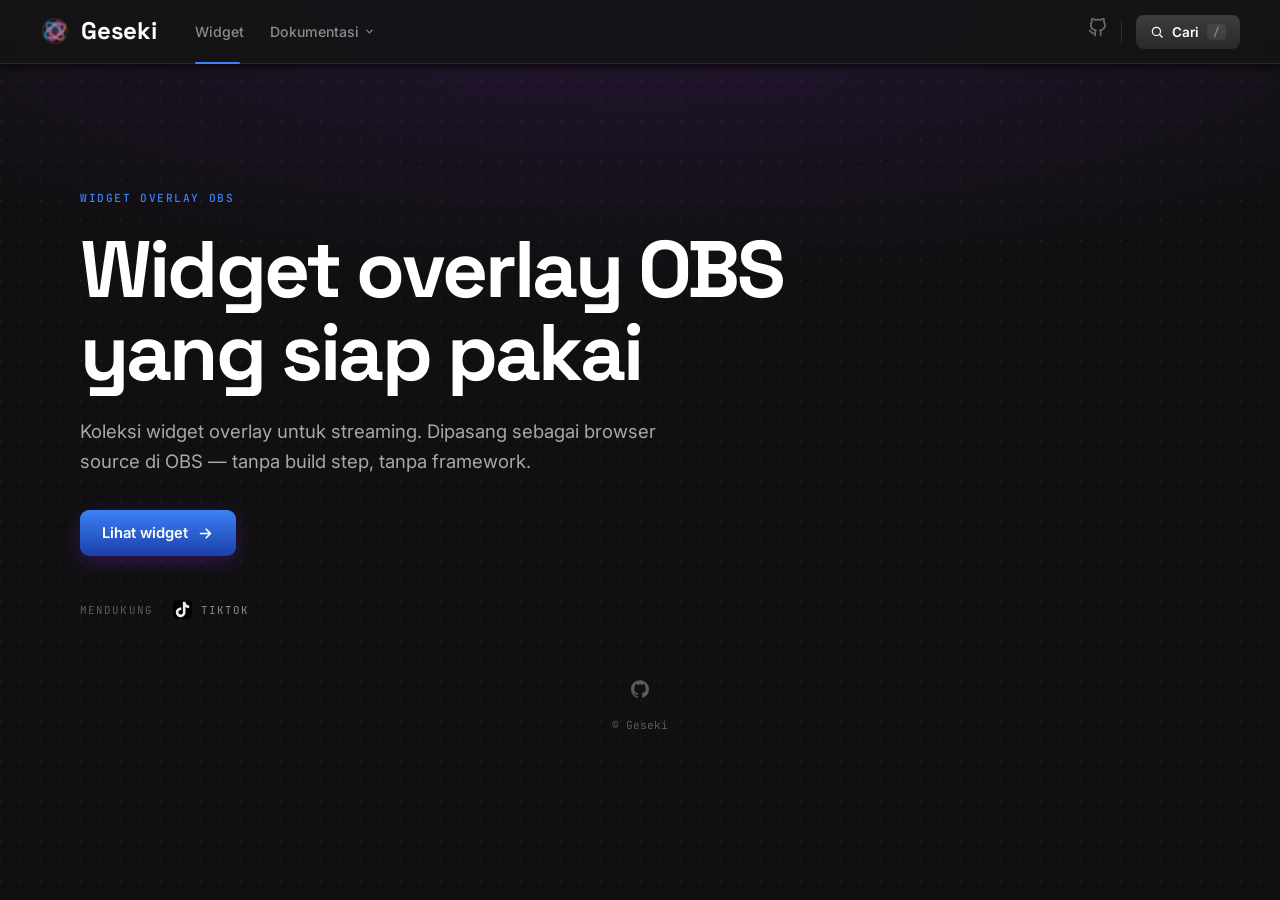
==== index.html @ 8b936550 "Jadikan Geseki situs statis, tanpa README Repo di-rename Geseki -> sekisungkarak.github.io sehingga " ====
<!DOCTYPE html>
<html lang="id">
<head>
  <meta charset="UTF-8">
  <meta name="viewport" content="width=device-width, initial-scale=1.0">
  <link rel="icon" href="shared/assets/images/logo.png">
  <title>Geseki — Widget overlay OBS</title>
  <meta name="description" content="Koleksi widget overlay OBS untuk streaming: alert TikTok bergaya Dynamic Island, dipasang sebagai browser source tanpa build step.">

  <!-- Pratinjau berbagi -->
  <meta property="og:type" content="website">
  <meta property="og:site_name" content="Geseki">
  <meta property="og:title" content="Widget overlay OBS">
  <meta property="og:description" content="Koleksi widget overlay OBS untuk streaming — dipasang sebagai browser source, tanpa build step dan tanpa framework.">
  <meta property="og:image" content="https://sekisungkarak.github.io/shared/assets/images/logo.png">
  <!-- Garis kiri embed Discord. -->
  <meta name="theme-color" content="#8A2BE2">
  <meta name="twitter:card" content="summary">

  <!-- Mark bersama, diambil bersama HTML supaya tidak muncul belakangan. -->
  <link rel="preload" as="image" href="shared/assets/images/tiktok/logo-tiktok.svg">
  <link rel="preload" as="image" href="shared/assets/images/logo.png">

  <link rel="stylesheet" href="https://fonts.googleapis.com/css2?family=Space+Grotesk:wght@500;600;700&family=Inter:wght@400;500;600;700&family=JetBrains+Mono:wght@400;500;700&display=swap">
  <link rel="stylesheet" href="shared/css/global.css">
  <link rel="stylesheet" href="shared/css/atmosphere.css">
  <link rel="stylesheet" href="shared/css/chrome.css">
  <link rel="stylesheet" href="shared/core/home/home.css">
</head>
<body>

  <!-- Grid statis + wash. Tanpa cursor glow di sini. -->
  <div class="bg is-wide"></div>

  <!-- Hanya teks hero di sini. Semua kartu datang dari shared/core/catalog.js. -->
  <script type="application/json" id="homeBoot">
  {
    "eyebrow": "WIDGET OVERLAY OBS",
    "title": "Widget overlay OBS yang siap pakai",
    "lede": "Koleksi widget overlay untuk streaming. Dipasang sebagai browser source di OBS — tanpa build step, tanpa framework."
  }
  </script>

  <script src="shared/core/catalog.js"></script>
  <script src="shared/core/site.js"></script>
  <script src="shared/core/chrome.js"></script>
  <script src="shared/core/home/home.js"></script>
  <script src="shared/core/search.js"></script>
  <script src="shared/core/nav.js"></script>
</body>
</html>
---- shared/css/global.css ----
/* Site-wide tokens and base. Load before any page stylesheet.
   Palette mirrors shared/core/docs/docs.css — change it here first. */
:root {
  /* surfaces */
  --page: #101010;
  --header: rgba(20, 20, 20, 0.82);
  --raised: #161616;
  --raised-2: #181818;
  --tab: #1b1b1b;

  /* lines */
  --line-soft: #232323;
  --line: #272727;
  --line-mid: #2f2f2f;
  --line-hard: #3d3d3d;

  /* text */
  --ink: #fff;
  --strong: #e4e4e4;
  --body: #c9c9c9;
  --lede: #a8a8a8;
  --soft: #b6b6b6;
  --muted: #8b8b8b;
  --faint: #5c5c5c;

  /* accent */
  --accent: #3b82f6;
  --accent-deep: #1c3faa;
  --accent-soft: #7fa6e6;
  --accent-pale: #9fbdf2;
  --accent-ink: #cfe0ff;
  --accent-glow: rgba(59, 130, 246, 0.28);

  /* semantic */
  --ok: #2f9e51;
  --warn: #dbd394;
  --err: #ef4444;
  --live: #ff4646;

  /* platform brand marks */
  --twitch: #9146ff;
  --kick: #53fc18;
  --tiktok: #25f4ee;
  --youtube: #ff0033;
  --x: #e7e9ea;
  --patreon: #ff8438;
  --kofi: #ff5e5b;
  --discord: #5865f2;
  --github: #e6edf3;

  /* type */
  --sans: 'Inter', system-ui, -apple-system, sans-serif;
  --display: 'Space Grotesk', system-ui, sans-serif;
  --mono: 'JetBrains Mono', ui-monospace, 'SFMono-Regular', monospace;

  /* geometry + motion */
  --r-sm: 6px;
  --r: 10px;
  --r-lg: 16px;
  --r-pill: 999px;
  --ease: cubic-bezier(0.4, 0, 0.2, 1);
  --spring: cubic-bezier(0.34, 1.56, 0.64, 1);
  --t-fast: 0.18s;
  --t: 0.24s;
  --t-slow: 0.42s;
}

* { box-sizing: border-box; }
html { scroll-behavior: smooth; }

body {
  margin: 0;
  background: var(--page);
  color: var(--body);
  font-family: var(--sans);
  font-size: 16px;
  line-height: 1.7;
  -webkit-font-smoothing: antialiased;
}

a { color: var(--accent-soft); text-decoration: none; }
a:hover { color: var(--accent-pale); }
img { max-width: 100%; }
::selection { background: rgba(138, 43, 226, 0.35); }

:focus-visible {
  outline: 2px solid var(--accent);
  outline-offset: 3px;
  border-radius: var(--r-sm);
}

@media (prefers-reduced-motion: reduce) {
  html { scroll-behavior: auto; }
  *, *::before, *::after {
    animation-duration: 0.01ms !important;
    animation-iteration-count: 1 !important;
    transition-duration: 0.01ms !important;
  }
}
---- shared/css/atmosphere.css ----
/* Page atmosphere: a dot grid under a wash from the top edge, plus an optional
   glow that follows the cursor. Load after global.css.

   A page opts in by placing the layers itself:
     <div class="bg"></div>                     — grid + wash, static
     <div class="bg"></div><div class="spot"></div>   — and the cursor glow

   The homepage uses .bg alone on purpose. .spot needs the pointer script in
   socials/script.js to feed it --mx/--my. */

@property --a { syntax: '<angle>'; inherits: false; initial-value: 0turn; }

.bg, .spot { position: fixed; inset: 0; pointer-events: none; z-index: 0; }

.bg {
  background:
    radial-gradient(90% 46% at 50% 0, rgba(138, 43, 226, 0.17), transparent 60%),
    radial-gradient(circle at 1px 1px, rgba(255, 255, 255, 0.05) 1px, transparent 0) 0 0 / 20px 20px;
}

/* The landing page is wider than the socials column, so the wash spreads
   further before it fades. Same ceiling, same recipe. */
.bg.is-wide {
  background:
    radial-gradient(120% 52% at 50% 0, rgba(138, 43, 226, 0.17), transparent 62%),
    radial-gradient(circle at 1px 1px, rgba(255, 255, 255, 0.05) 1px, transparent 0) 0 0 / 20px 20px;
}

.spot {
  opacity: 0;
  transition: opacity 0.5s var(--ease);
  background: radial-gradient(340px circle at var(--mx, 50%) var(--my, 40%),
    rgba(138, 43, 226, 0.30), rgba(138, 43, 226, 0.10) 44%, transparent 70%);
}

/* The same dot grid, brighter and accent-tinted, revealed only where the glow
   lands. Origin and cell size must match .bg so the lit dots sit exactly on
   the dim ones. */
.spot::after {
  content: "";
  position: absolute;
  inset: 0;
  background: radial-gradient(circle at 1px 1px, rgba(201, 165, 255, 0.5) 1px, transparent 0) 0 0 / 20px 20px;
  -webkit-mask: radial-gradient(300px circle at var(--mx, 50%) var(--my, 40%), #000, rgba(0, 0, 0, 0.35) 55%, transparent 72%);
  mask: radial-gradient(300px circle at var(--mx, 50%) var(--my, 40%), #000, rgba(0, 0, 0, 0.35) 55%, transparent 72%);
}

body.is-near .spot { opacity: 1; }
---- shared/css/chrome.css ----
/* Header, nav, footer and the search modal — every page wears these.
   Load after global.css, before the page's own stylesheet.

   This file exists so the chrome is defined once. docs.css and home.css both
   used to carry their own copy of the header and the two drifted. */

:root { --header-h: 64px; }

/* ── tooltip ────────────────────────────────────────── */
/* Same rules as the settings core's header tooltips, so both surfaces match. */
[data-tooltip] {
  position: relative;
}

[data-tooltip]::after {
  content: attr(data-tooltip);
  position: absolute;
  top: calc(100% + 8px);
  left: 50%;
  transform: translateX(-50%) translateY(-4px);
  padding: 5px 9px;
  border-radius: 6px;
  background: #000;
  border: 1px solid #2f2f2f;
  color: #e6e6e6;
  font-size: 0.74rem;
  font-weight: 500;
  white-space: nowrap;
  opacity: 0;
  pointer-events: none;
  transition: opacity 0.18s ease, transform 0.18s ease;
  z-index: 30;
}

[data-tooltip]:hover::after,
[data-tooltip]:focus-visible::after {
  opacity: 1;
  transform: translateX(-50%) translateY(0);
}

/* Nav tooltips clear the accent line, which sits 22px below the label. */
.nav-link[data-tooltip]::after { top: calc(100% + 30px); }
.nav-link.is-soon { cursor: default; }
.nav-link.is-soon:hover { color: var(--muted); }

/* ── filled brand marks ─────────────────────────────── */
.hdr-icon.is-filled { stroke: none; fill: var(--muted); }
.hdr-icon.is-filled:hover { stroke: none; fill: var(--ink); }

/* ── header ─────────────────────────────────────────── */
.site-header {
  position: sticky;
  top: 0;
  z-index: 50;
  display: flex;
  align-items: center;
  gap: 28px;
  height: var(--header-h);
  padding: 0 40px;
  background: var(--header);
  backdrop-filter: blur(14px);
  -webkit-backdrop-filter: blur(14px);
  border-bottom: 1px solid var(--line);
  box-shadow: 0 4px 6px rgba(0, 0, 0, 0.5);
}

.brand {
  display: flex;
  align-items: center;
  gap: 11px;
  padding: 6px 10px;
  margin-left: -10px;
  border-radius: var(--r);
  color: inherit;
  transition: background var(--t) var(--ease);
}
.brand:hover { background: rgba(255, 255, 255, 0.05); text-decoration: none; }
.brand img {
  height: 30px;
  width: 30px;
  object-fit: contain;
  transition: transform 0.34s var(--spring);
}
.brand:hover img { transform: scale(1.09) rotate(-4deg); }
.brand span {
  font-family: var(--display);
  font-size: 1.5rem;
  font-weight: 800;
  color: var(--ink);
  letter-spacing: -0.01em;
}

.site-nav {
  position: relative;
  display: flex;
  align-items: center;
  gap: 0;
  /* The 26px that used to be `gap` now lives inside each link as padding, so the
     hit areas touch with no dead space; the negative margin keeps the row's
     visual edges where they were. */
  margin: 0 -13px;
  font-size: 0.88rem;
  font-weight: 500;
}
.nav-link {
  display: inline-flex;
  align-items: center;
  gap: 5px;
  padding: 0 13px;
  border: none;
  background: none;
  font: inherit;
  color: var(--muted);
  cursor: pointer;
  transition: color var(--t) var(--ease);
}
.nav-link:hover, .nav-link.is-active { color: var(--ink); text-decoration: none; }
.nav-link.is-soon { color: #4a4a4a; cursor: default; }
.nav-link.is-soon:hover { color: #4a4a4a; }

/* One bar for the whole nav; its edges move at different speeds so it stretches. */
.nav-bar {
  position: absolute;
  bottom: -21px;
  height: 2px;
  border-radius: 2px;
  background: var(--accent);
  pointer-events: none;
  transition-property: left, right;
  transition-timing-function: var(--ease);
}

.header-spacer { flex-grow: 1; }
.header-actions { display: flex; align-items: center; gap: 14px; }
.header-divider { width: 1px; height: 22px; background: var(--line-mid); }

.hdr-icon {
  opacity: 0.72;
  transition: opacity var(--t) var(--ease), stroke var(--t) var(--ease),
              transform 0.28s var(--spring);
}
.hdr-icon:hover { opacity: 1; stroke: var(--ink); transform: translateY(-2px) scale(1.1); }

.search-pill {
  display: flex;
  align-items: center;
  gap: 8px;
  height: 34px;
  padding: 0 14px;
  border: none;
  border-radius: 8px;
  background: linear-gradient(180deg, var(--line-hard), #292929);
  font-family: inherit;
  font-size: 0.84rem;
  font-weight: 600;
  color: var(--ink);
  cursor: pointer;
  transition: filter var(--t) var(--ease), box-shadow var(--t) var(--ease), transform var(--t) var(--ease);
}
.search-pill:hover { filter: brightness(1.3); transform: translateY(-1px); box-shadow: 0 4px 14px rgba(0, 0, 0, 0.45); }
.search-pill kbd {
  padding: 1px 6px;
  border-radius: 4px;
  background: rgba(255, 255, 255, 0.08);
  font-family: var(--mono);
  font-size: 0.68rem;
  color: var(--muted);
}

/* ── docs dropdown ──────────────────────────────────── */
.nav-menu { position: relative; }
.nav-caret { transition: transform var(--t) var(--ease); }
/* The caret follows the panel, so it reads hover and unhover on its own. */
.nav-menu:hover .nav-caret,
.nav-menu.is-open .nav-caret { transform: rotate(180deg); }
.nav-menu.is-shut:hover .nav-caret { transform: none; }

.nav-pop {
  position: absolute;
  top: calc(100% + 18px);
  left: -14px;
  z-index: 60;
  width: 306px;
  padding: 7px;
  border: 1px solid var(--line-mid);
  border-radius: 12px;
  background: rgba(22, 22, 22, 0.97);
  backdrop-filter: blur(14px);
  -webkit-backdrop-filter: blur(14px);
  box-shadow: 0 18px 44px rgba(0, 0, 0, 0.62);
  opacity: 0;
  transform: translateY(-6px);
  pointer-events: none;
  transition: opacity var(--t-fast) var(--ease), transform var(--t-fast) var(--spring);
}
/* Hover is the whole interaction: opens on enter, closes on leave, animating
   both ways. is-open is only for touch, where there is no hover to read. */
.nav-menu:hover .nav-pop,
.nav-menu.is-open .nav-pop { opacity: 1; transform: translateY(0); pointer-events: auto; }
/* Clicking the tab shuts the panel, until the pointer leaves and comes back. */
.nav-menu.is-shut:hover .nav-pop { opacity: 0; transform: translateY(-6px); pointer-events: none; }
/* Invisible bridge across the gap, so the pointer never leaves .nav-menu. */
.nav-pop::after {
  content: "";
  position: absolute;
  top: -18px;
  left: 0;
  right: 0;
  height: 18px;
}
.nav-pop::before {
  content: "";
  position: absolute;
  top: -5px;
  left: 26px;
  width: 9px;
  height: 9px;
  transform: rotate(45deg);
  background: var(--raised);
  border-left: 1px solid var(--line-mid);
  border-top: 1px solid var(--line-mid);
}

.nav-pop-item {
  display: flex;
  align-items: center;
  gap: 12px;
  padding: 10px 11px;
  border-radius: 8px;
  color: inherit;
  transition: background var(--t-fast) var(--ease);
}
.nav-pop-item:hover { background: #1f1f1f; text-decoration: none; }
.nav-pop-icon {
  flex: none;
  display: grid;
  place-items: center;
  width: 30px;
  height: 30px;
  border: 1px solid var(--line-mid);
  border-radius: 8px;
  background: var(--tab);
  transition: border-color var(--t-fast) var(--ease), background var(--t-fast) var(--ease);
}
/* Whatever the icon file's own colours are — an Iconify fetch, a downloaded
   SVG, a PNG — this flattens it to white, so the row never needs a palette. */
.nav-pop-icon img { filter: brightness(0) invert(1); opacity: 0.92; }
.nav-pop-item:hover .nav-pop-icon { border-color: var(--line-hard); background: var(--raised-2); }
.nav-pop-item:hover .nav-pop-icon img { opacity: 1; }
.nav-pop-text { display: flex; flex-direction: column; line-height: 1.35; min-width: 0; }
.nav-pop-name { font-size: 0.88rem; font-weight: 600; color: var(--strong); }
.nav-pop-eyebrow { font-family: var(--mono); font-size: 0.6rem; letter-spacing: 0.1em; color: var(--faint); }
.nav-pop-arrow { margin-left: auto; opacity: 0; transition: opacity var(--t-fast) var(--ease), transform var(--t-fast) var(--ease); }
.nav-pop-item:hover .nav-pop-arrow { opacity: 1; transform: translateX(2px); }

.nav-pop-foot {
  display: flex;
  align-items: center;
  gap: 7px;
  margin-top: 4px;
  padding: 9px 11px 5px;
  border-top: 1px solid var(--line-soft);
  font-family: var(--mono);
  font-size: 0.63rem;
  letter-spacing: 0.1em;
  text-transform: uppercase;
  color: var(--faint);
  transition: color var(--t-fast) var(--ease);
}
.nav-pop-foot:hover { color: var(--accent-soft); text-decoration: none; }

/* ── help popover ───────────────────────────────────── */
.help-wrap { position: relative; }
.help-pill {
  display: inline-flex;
  align-items: center;
  gap: 8px;
  height: 34px;
  padding: 0 14px;
  border: 1px solid var(--line-mid);
  border-radius: 8px;
  background: var(--tab);
  font-family: inherit;
  font-size: 0.84rem;
  font-weight: 600;
  color: var(--ink);
  cursor: pointer;
  transition: background var(--t) var(--ease), border-color var(--t) var(--ease);
}
.help-pill:hover { background: #222; border-color: var(--line-hard); }
.help-pop {
  position: absolute;
  top: calc(100% + 12px);
  right: 0;
  z-index: 60;
  width: 290px;
  padding: 16px 17px;
  border: 1px solid var(--line-mid);
  border-radius: 12px;
  background: rgba(22, 22, 22, 0.97);
  backdrop-filter: blur(14px);
  box-shadow: 0 18px 44px rgba(0, 0, 0, 0.6);
  opacity: 0;
  transform: translateY(-6px);
  pointer-events: none;
  transition: opacity var(--t-fast) var(--ease), transform var(--t-fast) var(--spring);
}
.help-pop::after {
  content: "";
  position: absolute;
  top: -12px;
  left: 0;
  right: 0;
  height: 12px;
}
.help-wrap:hover .help-pop,
.help-wrap.is-open .help-pop { opacity: 1; transform: translateY(0); pointer-events: auto; }
/* A click latches the panel shut while the pointer is still on the pill. */
.help-wrap.is-shut:hover .help-pop { opacity: 0; transform: translateY(-6px); pointer-events: none; }
.help-pill { cursor: pointer; }
.help-pop h4 { margin: 0 0 7px; font-size: 0.95rem; color: var(--ink); }
.help-pop p { margin: 0 0 13px; font-size: 0.84rem; line-height: 1.55; color: var(--lede); }
.help-cta {
  display: flex;
  align-items: center;
  justify-content: center;
  gap: 8px;
  height: 38px;
  border-radius: 8px;
  background: var(--discord, #5865f2);
  font-size: 0.86rem;
  font-weight: 600;
  color: #fff;
}
.help-cta:hover { filter: brightness(1.1); color: #fff; text-decoration: none; }

/* ── footer ─────────────────────────────────────────── */
.site-footer {
  margin-top: 76px;
  padding: 32px 0 40px;
  border-top: 1px solid var(--line);
  display: flex;
  flex-direction: column;
  align-items: center;
  gap: 18px;
}
.soc-row { display: flex; align-items: center; gap: 22px; }
.soc {
  display: grid;
  place-items: center;
  color: var(--faint);
  transition: color var(--t) var(--ease), transform 0.28s var(--spring);
}
.soc:hover { color: var(--strong); transform: translateY(-2px); }
.copyright { font-family: var(--mono); font-size: 0.7rem; color: var(--faint); }

/* ── search modal ───────────────────────────────────── */
.search-modal {
  position: fixed;
  inset: 0;
  z-index: 100;
  display: flex;
  justify-content: center;
  padding: 12vh 20px 20px;
  background: rgba(8, 8, 8, 0.72);
  /* Closed state. visibility (not display) so both directions can animate. */
  visibility: hidden;
  opacity: 0;
  pointer-events: none;
  backdrop-filter: blur(0px);
  transition: opacity 0.18s var(--ease), backdrop-filter 0.18s var(--ease), visibility 0s 0.18s;
}
.search-modal.is-open {
  visibility: visible;
  opacity: 1;
  pointer-events: auto;
  backdrop-filter: blur(3px);
  transition: opacity 0.18s var(--ease), backdrop-filter 0.18s var(--ease), visibility 0s;
}
.search-panel { transform: scale(0.94); opacity: 0; transition: transform 0.18s var(--ease), opacity 0.18s var(--ease); }
.search-modal.is-open .search-panel { transform: scale(1); opacity: 1; transition-timing-function: var(--spring); }

@media (prefers-reduced-motion: reduce) {
  .search-modal, .search-panel { transition-duration: 0.01s; }
  .search-panel { transform: none; }
}

.search-panel {
  width: 100%;
  max-width: 560px;
  max-height: 66vh;
  display: flex;
  flex-direction: column;
  border: 1px solid var(--line-mid);
  border-radius: 14px;
  background: var(--raised);
  box-shadow: 0 28px 70px rgba(0, 0, 0, 0.7);
  overflow: hidden;
}
.search-field { display: flex; align-items: center; gap: 11px; padding: 14px 16px; border-bottom: 1px solid var(--line); }
.search-field input {
  flex: 1;
  min-width: 0;
  border: none;
  background: none;
  font-family: inherit;
  font-size: 1rem;
  color: var(--ink);
  outline: none;
}
.search-field input::placeholder { color: var(--faint); }
.search-field kbd {
  padding: 2px 7px;
  border: 1px solid var(--line-mid);
  border-radius: 4px;
  font-family: var(--mono);
  font-size: 0.65rem;
  color: var(--muted);
}

.search-results { overflow-y: auto; padding: 7px; }
.sr-group {
  padding: 10px 11px 5px;
  font-family: var(--mono);
  font-size: 0.6rem;
  letter-spacing: 0.14em;
  text-transform: uppercase;
  color: var(--faint);
}
.sr-item {
  display: flex;
  align-items: center;
  gap: 11px;
  padding: 9px 11px;
  border-radius: 8px;
  color: inherit;
}
.sr-item.is-on { background: #1f1f1f; }
.sr-item:hover { text-decoration: none; }
.sr-icon { flex: none; }
.sr-dot { flex: none; width: 7px; height: 7px; border-radius: 50%; margin: 0 4px; }
.sr-label { font-size: 0.9rem; color: var(--strong); overflow: hidden; text-overflow: ellipsis; white-space: nowrap; }
.sr-sub { margin-left: auto; font-family: var(--mono); font-size: 0.62rem; color: var(--faint); }
.sr-empty { padding: 22px; text-align: center; font-size: 0.88rem; color: var(--faint); }


/* ── narrow ─────────────────────────────────────────── */
@media (max-width: 860px) {
  .site-header { gap: 16px; padding: 0 18px; }
  .site-nav, .search-pill .search-text, .search-pill kbd { display: none; }
  .site-footer { margin-top: 40px; }
  .soc-row { gap: 20px; }
}

@media (max-width: 720px) {
  .site-header { gap: 12px; padding: 0 16px; height: 56px; }
  .help-pill span { display: none; }
  .help-pill { padding: 0 11px; }
}

/* ── navigation progress ────────────────────────────── */
/* Shown while nav.js holds the current page and warms the next one. */
.nav-progress {
  position: fixed;
  top: 0;
  left: 0;
  right: 0;
  height: 2px;
  z-index: 200;
  background: linear-gradient(90deg, var(--accent, #8A2BE2), var(--accent-soft, #b98cf0));
  transform: scaleX(0);
  transform-origin: 0 50%;
  opacity: 0;
  pointer-events: none;
  transition: transform 1.6s cubic-bezier(0.12, 0.7, 0.2, 1), opacity 0.2s ease;
}
.nav-progress.is-on { opacity: 1; }
.nav-progress.is-done { transition: transform 0.18s ease, opacity 0.3s ease 0.12s; opacity: 0; }

/* The pointer says 'working' too, so the held page does not feel unresponsive. */
html:has(.nav-progress.is-on) a { cursor: progress; }
---- shared/core/home/home.css ----
/* Homepage: the hero and the card grid. Header, footer and the search modal
   come from ../../css/chrome.css. Loads after global.css + atmosphere.css. */

/* Flex in both states: justify-content only has free space to distribute while
   min-height is holding the box open, so the landing and the ordinary page are
   the same layout, and opening one into the other is a single animated length.
   min-height must be 0 rather than auto here — auto cannot be interpolated, and
   a transition into it snaps. */
.page-wrap {
  position: relative;
  z-index: 1;
  max-width: 1200px;
  margin: 0 auto;
  padding: 0 40px;
  display: flex;
  flex-direction: column;
  justify-content: center;
  min-height: 0;
  transition: min-height 0.55s var(--ease);
}

/* ── hero ───────────────────────────────────────────── */
.hero {
  padding: 92px 0 78px;
  max-width: 780px;
  transition: padding 0.55s var(--ease);
}
.hero > * { animation: rise 0.6s var(--ease) both; }
.hero > *:nth-child(2) { animation-delay: 0.09s; }
.hero > *:nth-child(3) { animation-delay: 0.18s; }
.hero > *:nth-child(4) { animation-delay: 0.27s; }
.hero > *:nth-child(5) { animation-delay: 0.36s; }
@keyframes rise { from { opacity: 0; transform: translateY(16px); } }
.hero .eyebrow {
  font-family: var(--mono);
  font-size: 0.7rem;
  font-weight: 500;
  letter-spacing: 0.14em;
  color: var(--accent);
  margin-bottom: 20px;
}
.hero h1 {
  font-family: var(--display);
  font-size: 3.6rem;
  font-weight: 700;
  line-height: 1.04;
  letter-spacing: -0.035em;
  color: var(--ink);
  margin: 0 0 22px;
  text-wrap: balance;
  transition: font-size 0.55s var(--ease);
}
.hero p {
  font-size: 1.16rem;
  line-height: 1.62;
  color: var(--lede);
  margin: 0 0 34px;
  max-width: 620px;
  text-wrap: pretty;
}

.cta-row { display: flex; align-items: center; gap: 13px; flex-wrap: wrap; margin-bottom: 44px; }
.btn {
  display: inline-flex;
  align-items: center;
  gap: 9px;
  height: 46px;
  padding: 0 22px;
  border: none;
  border-radius: 9px;
  font-size: 0.92rem;
  font-weight: 600;
  color: var(--ink);
  cursor: pointer;
  transition: filter var(--t) var(--ease), transform var(--t) var(--ease), box-shadow var(--t) var(--ease);
}
.btn:hover { filter: brightness(1.12); transform: translateY(-2px); color: var(--ink); text-decoration: none; }
.btn-primary {
  background: linear-gradient(180deg, var(--accent), var(--accent-deep));
  box-shadow: 0 6px 20px rgba(91, 27, 158, 0.45);
}
.btn-primary:hover { box-shadow: 0 10px 28px rgba(91, 27, 158, 0.6); }
.btn-ghost { border: 1px solid var(--line-mid); background: var(--tab); color: var(--strong); }
.btn-ghost:hover { border-color: var(--line-hard); background: #1f1f1f; color: var(--strong); }
/* Patreon and Ko-fi. --brand is set inline from site.js. */
.btn-brand {
  border: 1px solid color-mix(in srgb, var(--brand) 38%, transparent);
  background: color-mix(in srgb, var(--brand) 12%, var(--tab));
  color: var(--strong);
}
.btn-brand:hover {
  border-color: var(--brand);
  background: color-mix(in srgb, var(--brand) 20%, var(--tab));
  color: var(--ink);
}

.runs-on {
  display: flex;
  align-items: center;
  gap: 20px;
  flex-wrap: wrap;
  font-family: var(--mono);
  font-size: 0.68rem;
  letter-spacing: 0.1em;
  text-transform: uppercase;
  color: var(--faint);
}
.runs-on span { display: flex; align-items: center; gap: 9px; color: var(--muted); }

/* ── section rule ───────────────────────────────────── */
.rule {
  display: flex;
  align-items: center;
  gap: 14px;
  margin: 0 0 20px;
  font-family: var(--mono);
  font-size: 0.66rem;
  letter-spacing: 0.16em;
  text-transform: uppercase;
  color: var(--faint);
}
.rule::after { content: ""; flex: 1; height: 1px; background: linear-gradient(90deg, var(--line), transparent); }

/* ── cards ──────────────────────────────────────────── */
.shelf { padding-bottom: 34px; }
.grid { display: grid; grid-template-columns: repeat(auto-fill, minmax(300px, 1fr)); gap: 20px; }

.tile {
  position: relative;
  display: flex;
  flex-direction: column;
  border: 1px solid var(--line);
  border-radius: 14px;
  background: var(--raised);
  overflow: hidden;
  isolation: isolate;
  transition: transform 0.3s var(--spring), border-color 0.3s var(--ease),
              background 0.3s var(--ease), box-shadow 0.3s var(--ease);
}
/* Hover light that traces the border, tinted to the widget's own accent. */
.tile::after {
  content: "";
  position: absolute;
  inset: -1px;
  border-radius: inherit;
  padding: 1px;
  background: conic-gradient(from var(--a), transparent 0 0.6turn, var(--brand) 0.78turn, transparent 0.95turn);
  -webkit-mask: linear-gradient(#000 0 0) content-box, linear-gradient(#000 0 0);
  -webkit-mask-composite: xor;
  mask: linear-gradient(#000 0 0) content-box, linear-gradient(#000 0 0);
  mask-composite: exclude;
  opacity: 0;
  transition: opacity 0.25s var(--ease);
  pointer-events: none;
  z-index: 6;
}
.tile:hover, .tile:focus-within {
  transform: translateY(-4px);
  border-color: var(--line-mid);
  background: var(--raised-2);
  box-shadow: 0 12px 30px rgba(0, 0, 0, 0.45);
}
.tile:hover::after, .tile:focus-within::after { opacity: 1; animation: trace 1.6s linear infinite; }

/* The card is one big link. It has to be a real element rather than a stretched
   ::after, because a pseudo-element resolves against .tile-body and so never
   reached the thumbnail. */
.tile-cover { position: absolute; inset: 0; z-index: 4; border-radius: inherit; }
@keyframes trace { to { --a: 1turn; } }

.thumb {
  position: relative;
  aspect-ratio: 16 / 9;
  overflow: hidden;
  border-bottom: 1px solid var(--line-soft);
  background: linear-gradient(145deg, var(--wash-a), var(--wash-b) 52%, rgba(22, 22, 22, 0) 78%), #131313;
}
.thumb img.art { position: absolute; inset: 0; width: 100%; height: 100%; object-fit: cover; z-index: 1; }
.ghost {
  position: absolute;
  right: -14px;
  bottom: -22px;
  width: 116px;
  height: 116px;
  opacity: 0.14;
  z-index: 0;
  transition: opacity 0.3s var(--ease), transform 0.45s var(--spring);
}
.tile:hover .ghost { opacity: 0.26; transform: scale(1.12) rotate(-7deg); }

.eyebrow-chip {
  position: absolute;
  top: 13px;
  left: 14px;
  z-index: 2;
  padding: 4px 10px;
  border: 1px solid;
  border-radius: var(--r-pill);
  background: rgba(16, 16, 16, 0.7);
  backdrop-filter: blur(6px);
  font-family: var(--mono);
  font-size: 0.6rem;
  font-weight: 500;
  letter-spacing: 0.13em;
}

.tile-body { position: relative; display: flex; flex-direction: column; gap: 11px; padding: 17px 18px 18px; }
.tile-head { display: flex; align-items: center; gap: 10px; flex-wrap: wrap; }
.tile-name {
  font-family: var(--display);
  font-size: 1.22rem;
  font-weight: 700;
  letter-spacing: -0.015em;
  color: var(--ink);
}

.tile-body p {
  margin: 0;
  font-size: 0.9rem;
  line-height: 1.55;
  color: var(--lede);
  display: -webkit-box;
  -webkit-line-clamp: 3;
  -webkit-box-orient: vertical;
  overflow: hidden;
}

.badge {
  padding: 3px 9px;
  border: 1px solid;
  border-radius: var(--r-pill);
  font-family: var(--mono);
  font-size: 0.58rem;
  font-weight: 700;
  letter-spacing: 0.1em;
}
.badge-free { border-color: rgba(47, 158, 81, 0.4); background: rgba(47, 158, 81, 0.15); color: #8ad6a5; }
.badge-pro { border-color: rgba(255, 132, 56, 0.42); background: rgba(255, 132, 56, 0.15); color: #ffb37a; }
/* Freemium reads as one pill split in two, not two separate badges. */
.badge-split { display: inline-flex; align-items: stretch; font-family: var(--mono); font-size: 0.58rem; font-weight: 700; letter-spacing: 0.1em; }
.badge-split .badge { border-radius: 0; }
.badge-split .badge:first-child { border-right: none; border-radius: var(--r-pill) 0 0 var(--r-pill); }
.badge-split .badge:last-child { border-radius: 0 var(--r-pill) var(--r-pill) 0; }

.tile-foot { display: flex; align-items: center; gap: 14px; padding-top: 3px; }
.plat-row { display: flex; align-items: center; gap: 14px; }
/* Heights differ per logo because each file frames its glyph differently. */
.plat { display: block; width: auto; flex: none; opacity: 0.92; transition: opacity var(--t) var(--ease); }
.tile:hover .plat { opacity: 1; }

/* Above the cover, so these three keep their own destinations. */
.tile-links { margin-left: auto; display: flex; align-items: center; gap: 14px; position: relative; z-index: 5; }
.tile-links a { font-size: 0.82rem; font-weight: 600; color: var(--muted); }
.tile-links a:hover { color: var(--brand); text-decoration: none; }
.tile-go { display: flex; align-items: center; gap: 6px; color: var(--muted); transition: color var(--t) var(--ease); }
.tile-go:hover { color: var(--brand); text-decoration: none; }
.tile:hover .tile-go { color: var(--brand); }

/* ── landing ────────────────────────────────────────── */
/* A fresh homepage is the hero and the footer, centred together as one group on
   a single screen with the shelves closed to nothing between them. Browse widgets
   drops .is-landing: the page stops being held open, the shelves grow, and the
   group rises to the top as the free space around it runs out. No rule here sets
   a layout mode or a keyword — every one of them is a length that interpolates. */
.is-landing .page-wrap { min-height: calc(100vh - var(--header-h)); }
.is-landing .hero { padding: 0 0 28px; }
.is-landing .hero h1 { font-size: clamp(3.6rem, 6.4vw, 5rem); }

/* The shelves grow open from nothing rather than hiding in place, so everything
   below them keeps its position in the flow. 0fr → 1fr animates to the content's
   own height, which no max-height guess can do. The clip is only needed while
   that runs — left on, it would cut the top row's hover lift. */
.shelves {
  display: grid;
  grid-template-rows: 1fr;
  transition: grid-template-rows 0.55s var(--ease);
}
.shelves > div { min-height: 0; }
.is-landing .shelves { grid-template-rows: 0fr; }
.is-landing .shelves > div, .is-opening .shelves > div { overflow: hidden; }

.shelf {
  transition: opacity 0.5s var(--ease) 0.12s, transform 0.5s var(--ease) 0.12s, visibility 0s;
}
.is-landing .shelf {
  opacity: 0;
  transform: translateY(20px);
  visibility: hidden;
  transition-delay: 0s, 0s, 0.55s;
}

/* The footer never leaves the flow. On the landing the shelves above it have no
   height, so it comes to rest directly under the hero, one screen down; opening
   them slides it to the bottom of the page. Its rule stays out of the way until
   there is something above it worth dividing. */
.site-footer {
  animation: rise 0.6s var(--ease) 0.45s both;
  transition: margin-top 0.55s var(--ease), border-color 0.55s var(--ease);
}
.is-landing .site-footer { margin-top: 0; border-top-color: transparent; }

/* ── narrow ─────────────────────────────────────────── */
@media (max-width: 860px) {
  .page-wrap { padding: 0 18px; }
  .hero { padding: 46px 0 40px; }
  .hero h1 { font-size: 2.3rem; letter-spacing: -0.03em; }
  .hero p { font-size: 1rem; }
  .cta-row { flex-direction: column; align-items: stretch; }
  .btn { justify-content: center; height: 48px; }
  .is-landing .hero { padding-bottom: 24px; }
  .is-landing .hero h1 { font-size: 2.9rem; }
  .grid { grid-template-columns: 1fr; }
}
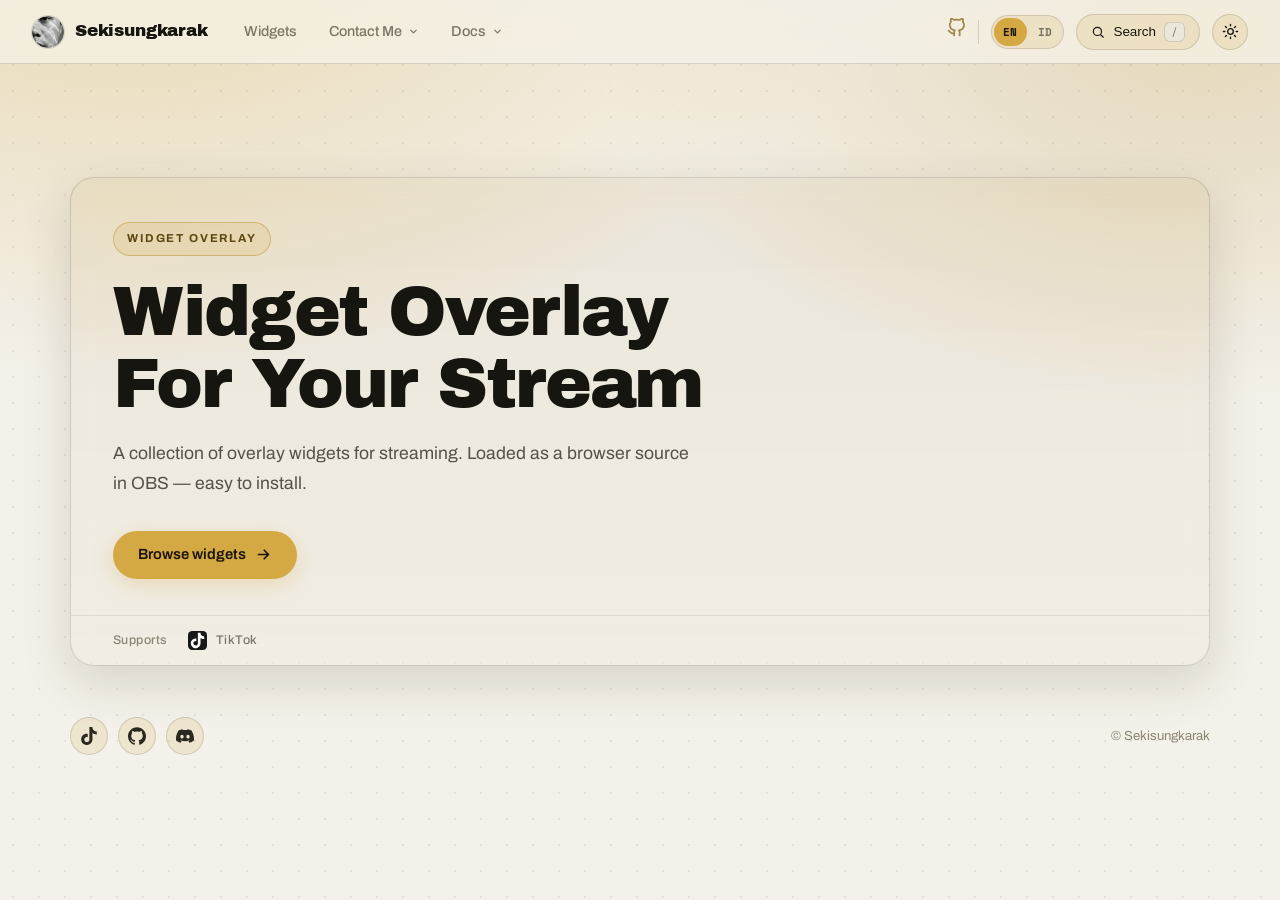
==== commit db0c5b0e: "Rombak situs: rebrand, dwibahasa, Contact Me Discord - Rebrand Geseki -> Sekisungkarak, logo bulat, " ====
--- a/index.html
+++ b/index.html
@@ -1,51 +1,61 @@
 <!DOCTYPE html>
-<html lang="id">
+<html lang="en">
 <head>
   <meta charset="UTF-8">
   <meta name="viewport" content="width=device-width, initial-scale=1.0">
-  <link rel="icon" href="shared/assets/images/logo.png">
-  <title>Geseki — Widget overlay OBS</title>
-  <meta name="description" content="Koleksi widget overlay OBS untuk streaming: alert TikTok bergaya Dynamic Island, dipasang sebagai browser source tanpa build step.">
+  <link rel="icon" href="shared/assets/images/avatar.png">
+  <title>Sekisungkarak — Widget Overlay For Your Stream</title>
+  <meta name="description" content="A collection of overlay widgets for streaming. Loaded as a browser source in OBS — easy to install.">
 
-  <!-- Pratinjau berbagi -->
+  <!-- Sharing preview -->
   <meta property="og:type" content="website">
-  <meta property="og:site_name" content="Geseki">
-  <meta property="og:title" content="Widget overlay OBS">
-  <meta property="og:description" content="Koleksi widget overlay OBS untuk streaming — dipasang sebagai browser source, tanpa build step dan tanpa framework.">
-  <meta property="og:image" content="https://sekisungkarak.github.io/shared/assets/images/logo.png">
-  <!-- Garis kiri embed Discord. -->
-  <meta name="theme-color" content="#8A2BE2">
+  <meta property="og:site_name" content="Sekisungkarak">
+  <meta property="og:title" content="Widget Overlay For Your Stream">
+  <meta property="og:description" content="A collection of overlay widgets for streaming. Loaded as a browser source in OBS — easy to install.">
+  <meta property="og:image" content="https://sekisungkarak.github.io/shared/assets/images/og-banner.png">
+  <!-- Left stripe of the Discord embed. -->
+  <meta name="theme-color" content="#D4A843">
   <meta name="twitter:card" content="summary">
 
-  <!-- Mark bersama, diambil bersama HTML supaya tidak muncul belakangan. -->
+  <!-- Shared marks, fetched alongside the HTML so nothing pops in later. -->
   <link rel="preload" as="image" href="shared/assets/images/tiktok/logo-tiktok.svg">
-  <link rel="preload" as="image" href="shared/assets/images/logo.png">
+  <link rel="preload" as="image" href="shared/assets/images/avatar.png">
 
-  <link rel="stylesheet" href="https://fonts.googleapis.com/css2?family=Space+Grotesk:wght@500;600;700&family=Inter:wght@400;500;600;700&family=JetBrains+Mono:wght@400;500;700&display=swap">
+  <link rel="stylesheet" href="https://fonts.googleapis.com/css2?family=Archivo+Black&family=Archivo:wght@400;500;600;700&family=Space+Mono:wght@400;700&display=swap">
   <link rel="stylesheet" href="shared/css/global.css">
   <link rel="stylesheet" href="shared/css/atmosphere.css">
-  <link rel="stylesheet" href="shared/css/chrome.css">
+  <link rel="stylesheet" href="shared/css/chrome.css?v=5">
   <link rel="stylesheet" href="shared/core/home/home.css">
+  <!-- Theme before first paint: the same key chrome.js reads, so the page never
+       flashes the wrong ground. Dark is the default when nothing is stored. -->
+  <script>
+    (function () {
+      try {
+        var t = localStorage.getItem('sk-theme') ||
+          (window.matchMedia && matchMedia('(prefers-color-scheme: light)').matches ? 'light' : 'dark');
+        document.documentElement.setAttribute('data-theme', t);
+        document.documentElement.style.colorScheme = t;
+      } catch (e) {}
+    })();
+  </script>
 </head>
 <body>
 
-  <!-- Grid statis + wash. Tanpa cursor glow di sini. -->
-  <div class="bg is-wide"></div>
-
-  <!-- Hanya teks hero di sini. Semua kartu datang dari shared/core/catalog.js. -->
+  <!-- Only the hero copy lives here. Every card comes from shared/core/catalog.js. -->
   <script type="application/json" id="homeBoot">
   {
-    "eyebrow": "WIDGET OVERLAY OBS",
-    "title": "Widget overlay OBS yang siap pakai",
-    "lede": "Koleksi widget overlay untuk streaming. Dipasang sebagai browser source di OBS — tanpa build step, tanpa framework."
+    "eyebrow": "WIDGET OVERLAY",
+    "title": "Widget Overlay For Your Stream",
+    "lede": "A collection of overlay widgets for streaming. Loaded as a browser source in OBS — easy to install."
   }
   </script>
 
-  <script src="shared/core/catalog.js"></script>
-  <script src="shared/core/site.js"></script>
-  <script src="shared/core/chrome.js"></script>
-  <script src="shared/core/home/home.js"></script>
-  <script src="shared/core/search.js"></script>
+  <script src="shared/core/catalog.js?v=2"></script>
+  <script src="shared/core/site.js?v=3"></script>
+  <script src="shared/core/i18n.js?v=5"></script>
+  <script src="shared/core/chrome.js?v=4"></script>
+  <script src="shared/core/home/home.js?v=3"></script>
+  <script src="shared/core/search.js?v=2"></script>
   <script src="shared/core/nav.js"></script>
 </body>
 </html>
--- a/shared/css/global.css
+++ b/shared/css/global.css
@@ -1,68 +1,147 @@
 /* Site-wide tokens and base. Load before any page stylesheet.
-   Palette mirrors shared/core/docs/docs.css — change it here first. */
+
+   Theme: dark glass, with a light counterpart. A near-black ground with a
+   faint warm tint in it, surfaces that sit just above it behind a hairline,
+   and soft corners throughout. Depth comes from blur and a low shadow rather
+   than from heavy outlines, so nothing on the page shouts.
+
+   Palette is one place only — change it here and every page follows. The light
+   values live in the [data-theme="light"] block at the bottom; every token the
+   two themes share keeps its name, so no rule below needs to know which is on. */
+
 :root {
   /* surfaces */
-  --page: #101010;
-  --header: rgba(20, 20, 20, 0.82);
-  --raised: #161616;
-  --raised-2: #181818;
-  --tab: #1b1b1b;
+  --page: #121114;
+  --header: rgba(18, 17, 20, 0.72);
+  --raised: #1a1920;
+  --raised-2: #201e28;
+  --tab: #26232f;
+  --well: #0d0c10;
 
-  /* lines */
-  --line-soft: #232323;
-  --line: #272727;
-  --line-mid: #2f2f2f;
-  --line-hard: #3d3d3d;
+  /* lines — hairlines. Anything heavier would read as a drawn border, which
+     is not this theme. */
+  --line: rgba(255, 255, 255, 0.10);
+  --line-soft: rgba(255, 255, 255, 0.06);
+  --line-mid: rgba(255, 255, 255, 0.14);
+  --line-hard: rgba(255, 255, 255, 0.20);
 
   /* text */
-  --ink: #fff;
-  --strong: #e4e4e4;
-  --body: #c9c9c9;
-  --lede: #a8a8a8;
-  --soft: #b6b6b6;
-  --muted: #8b8b8b;
-  --faint: #5c5c5c;
+  --ink: #f5f3f7;
+  --strong: #e4e0ea;
+  --body: #c2bdcb;
+  --lede: #a9a3b4;
+  --soft: #948e9f;
+  --muted: #837d8e;
+  --faint: #6a6474;
 
-  /* accent */
-  --accent: #3b82f6;
-  --accent-deep: #1c3faa;
-  --accent-soft: #7fa6e6;
-  --accent-pale: #9fbdf2;
-  --accent-ink: #cfe0ff;
-  --accent-glow: rgba(59, 130, 246, 0.28);
+  /* accent — the one warm colour on the page. --accent is the fill; --accent-on
+     is what sits on top of it, and it is dark because the fill is light. */
+  --accent: #d4a843;
+  --accent-on: #1a1408;
+  --accent-deep: #b98d2e;
+  --accent-soft: #e8c877;
+  --accent-pale: #f0dda6;
+  --accent-ink: #f5e6bb;
+  --accent-wash: rgba(212, 168, 67, 0.20);
+  --accent-hover: rgba(212, 168, 67, 0.35);
+  --accent-tint: rgba(212, 168, 67, 0.12);
+  --accent-line: rgba(212, 168, 67, 0.40);
+  --accent-glow: rgba(212, 168, 67, 0.35);
 
   /* semantic */
-  --ok: #2f9e51;
-  --warn: #dbd394;
-  --err: #ef4444;
+  --ok: #4ade80;
+  --ok-wash: rgba(74, 222, 128, 0.12);
+  --warn: #fbbf24;
+  --warn-wash: rgba(251, 191, 36, 0.12);
+  --err: #f87171;
+  --err-wash: rgba(248, 113, 113, 0.12);
   --live: #ff4646;
 
   /* platform brand marks */
-  --twitch: #9146ff;
-  --kick: #53fc18;
-  --tiktok: #25f4ee;
-  --youtube: #ff0033;
+  --twitch: #a970ff;
+  --kick: #6ee32c;
+  --tiktok: #4de8e0;
+  --youtube: #ff4d6a;
   --x: #e7e9ea;
-  --patreon: #ff8438;
-  --kofi: #ff5e5b;
-  --discord: #5865f2;
+  --patreon: #ff9a55;
+  --kofi: #ff7a77;
+  --discord: #7b88ff;
   --github: #e6edf3;
 
   /* type */
-  --sans: 'Inter', system-ui, -apple-system, sans-serif;
-  --display: 'Space Grotesk', system-ui, sans-serif;
-  --mono: 'JetBrains Mono', ui-monospace, 'SFMono-Regular', monospace;
+  --sans: 'Archivo', system-ui, -apple-system, sans-serif;
+  --display: 'Archivo Black', 'Archivo', system-ui, sans-serif;
+  --mono: 'Space Mono', ui-monospace, 'SFMono-Regular', monospace;
 
-  /* geometry + motion */
-  --r-sm: 6px;
-  --r: 10px;
-  --r-lg: 16px;
+  /* geometry — soft by default, pill for controls */
+  --r-sm: 10px;
+  --r: 14px;
+  --r-lg: 24px;
   --r-pill: 999px;
+
+  /* kit: hairline weight, the glass blur, and the soft shadows */
+  --bw: 1px;
+  --bw-heavy: 1px;
+  --slab-gap: 16px;
+  --blur: blur(12px) saturate(1.4);
+  --blur-heavy: blur(24px) saturate(1.6);
+  --shadow-sm: 0 1px 2px rgba(0, 0, 0, 0.3);
+  --shadow: 0 2px 12px rgba(0, 0, 0, 0.34);
+  --shadow-lg: 0 16px 48px rgba(0, 0, 0, 0.40);
+  --lift: 0 10px 28px rgba(0, 0, 0, 0.38);
+  --ring: 0 0 0 1px var(--accent-line);
+
+  /* motion — eased, never snappy */
   --ease: cubic-bezier(0.4, 0, 0.2, 1);
-  --spring: cubic-bezier(0.34, 1.56, 0.64, 1);
-  --t-fast: 0.18s;
-  --t: 0.24s;
-  --t-slow: 0.42s;
+  --spring: cubic-bezier(0.34, 1.4, 0.64, 1);
+  --t-fast: 0.15s;
+  --t: 0.22s;
+  --t-slow: 0.34s;
+}
+
+/* ── light ──────────────────────────────────────────── */
+/* Same names, lighter values. Warm paper rather than white, so the accent
+   still reads as the same colour it is on the dark ground. */
+html[data-theme="light"] {
+  --page: #f4f1ea;
+  --header: rgba(244, 241, 234, 0.78);
+  --raised: #ffffff;
+  --raised-2: #faf8f3;
+  --tab: #ece7db;
+  --well: #e9e3d5;
+
+  --line: rgba(24, 20, 12, 0.14);
+  --line-soft: rgba(24, 20, 12, 0.08);
+  --line-mid: rgba(24, 20, 12, 0.20);
+  --line-hard: rgba(24, 20, 12, 0.28);
+
+  --ink: #16150f;
+  --strong: #2a2820;
+  --body: #3f3c33;
+  --lede: #55514a;
+  --soft: #6a6559;
+  --muted: #7a7466;
+  --faint: #8b8474;
+
+  --accent: #d4a843;
+  --accent-on: #1a1408;
+  --accent-deep: #b98d2e;
+  --accent-soft: #8a6d23;
+  --accent-pale: #6f5616;
+  --accent-ink: #5c4712;
+  --accent-wash: rgba(212, 168, 67, 0.26);
+  --accent-hover: rgba(212, 168, 67, 0.42);
+  --accent-tint: rgba(212, 168, 67, 0.16);
+  --accent-line: rgba(180, 140, 40, 0.46);
+
+  --ok: #1c8a45;
+  --warn: #a16207;
+  --err: #c0392b;
+
+  --shadow-sm: 0 1px 2px rgba(60, 48, 20, 0.10);
+  --shadow: 0 2px 12px rgba(60, 48, 20, 0.12);
+  --shadow-lg: 0 16px 48px rgba(60, 48, 20, 0.16);
+  --lift: 0 10px 28px rgba(60, 48, 20, 0.16);
 }
 
 * { box-sizing: border-box; }
@@ -76,18 +155,26 @@
   font-size: 16px;
   line-height: 1.7;
   -webkit-font-smoothing: antialiased;
+  transition: background-color var(--t-slow) var(--ease), color var(--t-slow) var(--ease);
 }
 
 a { color: var(--accent-soft); text-decoration: none; }
-a:hover { color: var(--accent-pale); }
+a:hover { color: var(--accent-pale); text-decoration: underline; text-decoration-thickness: 1px; text-underline-offset: 3px; }
 img { max-width: 100%; }
-::selection { background: rgba(138, 43, 226, 0.35); }
+::selection { background: var(--accent); color: var(--accent-on); }
 
 :focus-visible {
-  outline: 2px solid var(--accent);
+  outline: 2px solid var(--accent-soft);
   outline-offset: 3px;
   border-radius: var(--r-sm);
 }
+
+/* Thin scrollbars so they do not cut a bright line into the page. */
+* { scrollbar-width: thin; scrollbar-color: var(--tab) transparent; }
+*::-webkit-scrollbar { width: 10px; height: 10px; }
+*::-webkit-scrollbar-track { background: transparent; }
+*::-webkit-scrollbar-thumb { background: var(--tab); border-radius: var(--r-pill); }
+*::-webkit-scrollbar-thumb:hover { background: var(--raised-2); }
 
 @media (prefers-reduced-motion: reduce) {
   html { scroll-behavior: auto; }
--- a/shared/css/atmosphere.css
+++ b/shared/css/atmosphere.css
@@ -1,48 +1,72 @@
-/* Page atmosphere: a dot grid under a wash from the top edge, plus an optional
-   glow that follows the cursor. Load after global.css.
+/* Page atmosphere: two soft accent blooms over a faint dot grid, plus the
+   lamp that follows the cursor. Load after global.css.
+
+   This theme has no hard edges anywhere — the backdrop is blurred light, and
+   the cursor reveal is a soft pool rather than a disc.
 
    A page opts in by placing the layers itself:
-     <div class="bg"></div>                     — grid + wash, static
-     <div class="bg"></div><div class="spot"></div>   — and the cursor glow
+     <div class="bg"></div>                            — blooms and grid, static
+     <div class="bg"></div><div class="spot"></div>     — and the cursor lamp
 
-   The homepage uses .bg alone on purpose. .spot needs the pointer script in
-   socials/script.js to feed it --mx/--my. */
+   chrome.js mounts both, so a page gets them by loading the chrome. The values
+   below are the dark theme; the light theme overrides them at the bottom. */
 
-@property --a { syntax: '<angle>'; inherits: false; initial-value: 0turn; }
+/* z-index -1, not 0: a positioned box at 0 paints above in-flow content, so the
+   backdrop would sit on top of any page whose content is not itself positioned.
+   At -1 it paints above the canvas background and below everything else. */
+.bg, .spot { position: fixed; inset: 0; pointer-events: none; z-index: -1; }
 
-.bg, .spot { position: fixed; inset: 0; pointer-events: none; z-index: 0; }
-
+/* Two wide accent blooms over a faint dot grid, so the surface has depth and
+   texture without a single drawn line. */
 .bg {
   background:
-    radial-gradient(90% 46% at 50% 0, rgba(138, 43, 226, 0.17), transparent 60%),
-    radial-gradient(circle at 1px 1px, rgba(255, 255, 255, 0.05) 1px, transparent 0) 0 0 / 20px 20px;
+    radial-gradient(1100px 620px at 12% -10%, rgba(212, 168, 67, 0.20), transparent 62%),
+    radial-gradient(900px 520px at 92% 4%, rgba(185, 141, 46, 0.15), transparent 60%),
+    radial-gradient(rgba(255, 255, 255, 0.055) 1px, transparent 1px);
+  background-size: auto, auto, 26px 26px;
+  background-position: 0 0, 0 0, 0 0;
 }
 
-/* The landing page is wider than the socials column, so the wash spreads
-   further before it fades. Same ceiling, same recipe. */
+/* The landing page is taller, so the blooms reach further down before clearing. */
 .bg.is-wide {
   background:
-    radial-gradient(120% 52% at 50% 0, rgba(138, 43, 226, 0.17), transparent 62%),
-    radial-gradient(circle at 1px 1px, rgba(255, 255, 255, 0.05) 1px, transparent 0) 0 0 / 20px 20px;
+    radial-gradient(1200px 760px at 10% -12%, rgba(212, 168, 67, 0.22), transparent 64%),
+    radial-gradient(1000px 620px at 94% 2%, rgba(185, 141, 46, 0.17), transparent 62%),
+    radial-gradient(rgba(255, 255, 255, 0.055) 1px, transparent 1px);
+  background-size: auto, auto, 26px 26px;
 }
 
+/* The lamp under the pointer: one blurred accent light, no rim. --mx/--my are
+   written by chrome.js on pointermove; until the pointer moves, it sits high
+   and centre so a page that is never touched still looks lit. */
 .spot {
   opacity: 0;
-  transition: opacity 0.5s var(--ease);
-  background: radial-gradient(340px circle at var(--mx, 50%) var(--my, 40%),
-    rgba(138, 43, 226, 0.30), rgba(138, 43, 226, 0.10) 44%, transparent 70%);
+  transition: opacity var(--t) var(--ease);
+  background: radial-gradient(circle 320px at var(--mx, 50%) var(--my, 38%),
+    rgba(212, 168, 67, 0.18), rgba(212, 168, 67, 0.07) 48%, transparent 74%);
 }
 
-/* The same dot grid, brighter and accent-tinted, revealed only where the glow
-   lands. Origin and cell size must match .bg so the lit dots sit exactly on
-   the dim ones. */
-.spot::after {
-  content: "";
-  position: absolute;
-  inset: 0;
-  background: radial-gradient(circle at 1px 1px, rgba(201, 165, 255, 0.5) 1px, transparent 0) 0 0 / 20px 20px;
-  -webkit-mask: radial-gradient(300px circle at var(--mx, 50%) var(--my, 40%), #000, rgba(0, 0, 0, 0.35) 55%, transparent 72%);
-  mask: radial-gradient(300px circle at var(--mx, 50%) var(--my, 40%), #000, rgba(0, 0, 0, 0.35) 55%, transparent 72%);
+/* Rides the pointer without a lag, since the gradient is re-drawn each move. */
+body.is-near .spot { opacity: 1; }
+
+/* ── light ──────────────────────────────────────────── */
+/* Warm paper: the same blooms, deeper so they read on a light ground, and a
+   grid of dark dots instead of light ones. */
+html[data-theme="light"] .bg {
+  background:
+    radial-gradient(1100px 620px at 12% -10%, rgba(212, 168, 67, 0.34), transparent 62%),
+    radial-gradient(900px 520px at 92% 4%, rgba(185, 141, 46, 0.24), transparent 60%),
+    radial-gradient(rgba(24, 20, 12, 0.07) 1px, transparent 1px);
+  background-size: auto, auto, 26px 26px;
 }
-
-body.is-near .spot { opacity: 1; }
+html[data-theme="light"] .bg.is-wide {
+  background:
+    radial-gradient(1200px 760px at 10% -12%, rgba(212, 168, 67, 0.36), transparent 64%),
+    radial-gradient(1000px 620px at 94% 2%, rgba(185, 141, 46, 0.26), transparent 62%),
+    radial-gradient(rgba(24, 20, 12, 0.07) 1px, transparent 1px);
+  background-size: auto, auto, 26px 26px;
+}
+html[data-theme="light"] .spot {
+  background: radial-gradient(circle 320px at var(--mx, 50%) var(--my, 38%),
+    rgba(212, 168, 67, 0.30), rgba(212, 168, 67, 0.12) 48%, transparent 74%);
+}
--- a/shared/css/chrome.css
+++ b/shared/css/chrome.css
@@ -1,5 +1,9 @@
 /* Header, nav, footer and the search modal — every page wears these.
    Load after global.css, before the page's own stylesheet.
+
+   Theme: dark glass. The header is a floating bar with a blurred, translucent
+   ground; the brand is a small mark beside the wordmark; the nav is a row of
+   pills. The footer is a three-column band closed by a hairline.
 
    This file exists so the chrome is defined once. docs.css and home.css both
    used to carry their own copy of the header and the two drifted. */
@@ -15,20 +19,21 @@
 [data-tooltip]::after {
   content: attr(data-tooltip);
   position: absolute;
-  top: calc(100% + 8px);
+  top: calc(100% + 10px);
   left: 50%;
   transform: translateX(-50%) translateY(-4px);
-  padding: 5px 9px;
-  border-radius: 6px;
-  background: #000;
-  border: 1px solid #2f2f2f;
-  color: #e6e6e6;
-  font-size: 0.74rem;
+  padding: 5px 10px;
+  border: var(--bw) solid var(--line);
+  border-radius: var(--r-sm);
+  background: var(--raised-2);
+  box-shadow: var(--shadow);
+  color: var(--ink);
+  font-size: 0.72rem;
   font-weight: 500;
   white-space: nowrap;
   opacity: 0;
   pointer-events: none;
-  transition: opacity 0.18s ease, transform 0.18s ease;
+  transition: opacity var(--t-fast) var(--ease), transform var(--t-fast) var(--ease);
   z-index: 30;
 }
 
@@ -38,132 +43,183 @@
   transform: translateX(-50%) translateY(0);
 }
 
-/* Nav tooltips clear the accent line, which sits 22px below the label. */
-.nav-link[data-tooltip]::after { top: calc(100% + 30px); }
+/* Nav tooltips clear the pill, which sits a little below the label. */
+.nav-link[data-tooltip]::after { top: calc(100% + 16px); }
 .nav-link.is-soon { cursor: default; }
-.nav-link.is-soon:hover { color: var(--muted); }
+.nav-link.is-soon:hover { color: var(--faint); }
 
 /* ── filled brand marks ─────────────────────────────── */
-.hdr-icon.is-filled { stroke: none; fill: var(--muted); }
-.hdr-icon.is-filled:hover { stroke: none; fill: var(--ink); }
+.hdr-icon.is-filled { stroke: none; fill: var(--strong); }
+.hdr-icon.is-filled:hover { stroke: none; fill: var(--accent-soft); }
 
 /* ── header ─────────────────────────────────────────── */
+/* A floating bar: translucent, blurred, closed by a hairline. It stays legible
+   over the moving backdrop because the blur does the work, not an opaque fill. */
 .site-header {
   position: sticky;
   top: 0;
   z-index: 50;
   display: flex;
   align-items: center;
-  gap: 28px;
+  gap: 22px;
   height: var(--header-h);
-  padding: 0 40px;
+  padding: 0 32px;
   background: var(--header);
-  backdrop-filter: blur(14px);
-  -webkit-backdrop-filter: blur(14px);
-  border-bottom: 1px solid var(--line);
-  box-shadow: 0 4px 6px rgba(0, 0, 0, 0.5);
-}
-
+  -webkit-backdrop-filter: var(--blur-heavy);
+  backdrop-filter: var(--blur-heavy);
+  border-bottom: var(--bw) solid var(--line);
+}
+
+/* The brand is a mark beside a wordmark — no block, no rule. */
 .brand {
   display: flex;
   align-items: center;
   gap: 11px;
-  padding: 6px 10px;
-  margin-left: -10px;
-  border-radius: var(--r);
-  color: inherit;
-  transition: background var(--t) var(--ease);
-}
-.brand:hover { background: rgba(255, 255, 255, 0.05); text-decoration: none; }
+  height: 40px;
+  padding: 0;
+  color: var(--ink);
+  transition: opacity var(--t) var(--ease);
+}
+.brand:hover { opacity: 0.85; text-decoration: none; }
 .brand img {
-  height: 30px;
-  width: 30px;
-  object-fit: contain;
-  transition: transform 0.34s var(--spring);
-}
-.brand:hover img { transform: scale(1.09) rotate(-4deg); }
+  height: 32px;
+  width: 32px;
+  object-fit: cover;
+  border-radius: var(--r-pill);
+  box-shadow: 0 0 0 1px var(--line);
+}
 .brand span {
   font-family: var(--display);
-  font-size: 1.5rem;
-  font-weight: 800;
+  font-size: 1.06rem;
+  font-weight: 400;
   color: var(--ink);
   letter-spacing: -0.01em;
+  line-height: 1;
 }
 
 .site-nav {
   position: relative;
   display: flex;
   align-items: center;
-  gap: 0;
-  /* The 26px that used to be `gap` now lives inside each link as padding, so the
-     hit areas touch with no dead space; the negative margin keeps the row's
-     visual edges where they were. */
-  margin: 0 -13px;
-  font-size: 0.88rem;
+  gap: 4px;
+  margin: 0;
+  font-size: 0.9rem;
   font-weight: 500;
 }
+/* Each tab is a pill. The lit one gets the accent tint, never a filled block. */
 .nav-link {
   display: inline-flex;
   align-items: center;
-  gap: 5px;
-  padding: 0 13px;
+  gap: 6px;
+  height: 36px;
+  padding: 0 14px;
   border: none;
+  border-radius: var(--r-pill);
   background: none;
   font: inherit;
   color: var(--muted);
   cursor: pointer;
-  transition: color var(--t) var(--ease);
-}
-.nav-link:hover, .nav-link.is-active { color: var(--ink); text-decoration: none; }
-.nav-link.is-soon { color: #4a4a4a; cursor: default; }
-.nav-link.is-soon:hover { color: #4a4a4a; }
-
-/* One bar for the whole nav; its edges move at different speeds so it stretches. */
-.nav-bar {
-  position: absolute;
-  bottom: -21px;
-  height: 2px;
-  border-radius: 2px;
-  background: var(--accent);
-  pointer-events: none;
-  transition-property: left, right;
-  transition-timing-function: var(--ease);
-}
+  transition: color var(--t) var(--ease), background var(--t) var(--ease);
+}
+.nav-link:hover { color: var(--ink); background: var(--accent-tint); text-decoration: none; }
+.nav-link.is-active { color: var(--ink); background: var(--accent-wash); }
+.nav-link.is-soon { color: var(--faint); cursor: default; }
+.nav-link.is-soon:hover { color: var(--faint); background: none; }
+
+/* The moving bar is retired — the lit pill is its own indicator now. It stays
+   in the markup so chrome.js has nothing to special-case, but renders nothing. */
+.nav-bar { display: none; }
 
 .header-spacer { flex-grow: 1; }
-.header-actions { display: flex; align-items: center; gap: 14px; }
-.header-divider { width: 1px; height: 22px; background: var(--line-mid); }
+.header-actions { display: flex; align-items: center; gap: 12px; }
+.header-divider { width: var(--bw); height: 24px; background: var(--line); }
+
+/* Language switch: a small segmented control — the lit half is the live one. */
+.lang-switch {
+  display: flex;
+  align-items: center;
+  gap: 2px;
+  padding: 2px;
+  border: var(--bw) solid var(--line);
+  border-radius: var(--r-pill);
+  background: var(--accent-tint);
+}
+.lang-btn {
+  padding: 0 9px;
+  height: 28px;
+  border: none;
+  border-radius: var(--r-pill);
+  background: none;
+  font-family: var(--mono);
+  font-size: 0.68rem;
+  font-weight: 700;
+  letter-spacing: 0.04em;
+  color: var(--muted);
+  cursor: pointer;
+  transition: color var(--t) var(--ease), background var(--t) var(--ease);
+}
+.lang-btn:hover { color: var(--ink); }
+.lang-btn.is-on { color: var(--accent-on); background: var(--accent); }
 
 .hdr-icon {
-  opacity: 0.72;
-  transition: opacity var(--t) var(--ease), stroke var(--t) var(--ease),
-              transform 0.28s var(--spring);
-}
-.hdr-icon:hover { opacity: 1; stroke: var(--ink); transform: translateY(-2px) scale(1.1); }
-
-.search-pill {
-  display: flex;
-  align-items: center;
-  gap: 8px;
-  height: 34px;
-  padding: 0 14px;
-  border: none;
-  border-radius: 8px;
-  background: linear-gradient(180deg, var(--line-hard), #292929);
-  font-family: inherit;
-  font-size: 0.84rem;
-  font-weight: 600;
+  opacity: 0.8;
+  transition: opacity var(--t) var(--ease), transform var(--t) var(--ease);
+}
+.hdr-icon:hover { opacity: 1; transform: translateY(-1px); }
+
+/* Theme switch: the same pill as the search box, icon only. */
+.theme-toggle {
+  display: grid;
+  place-items: center;
+  width: 36px;
+  height: 36px;
+  padding: 0;
+  border: var(--bw) solid var(--line);
+  border-radius: var(--r-pill);
+  background: var(--accent-tint);
   color: var(--ink);
   cursor: pointer;
-  transition: filter var(--t) var(--ease), box-shadow var(--t) var(--ease), transform var(--t) var(--ease);
-}
-.search-pill:hover { filter: brightness(1.3); transform: translateY(-1px); box-shadow: 0 4px 14px rgba(0, 0, 0, 0.45); }
+  transition: background var(--t) var(--ease), border-color var(--t) var(--ease), box-shadow var(--t) var(--ease);
+}
+.theme-toggle:hover { background: var(--accent-wash); border-color: var(--accent-line); box-shadow: var(--shadow-sm); }
+.theme-toggle svg { transition: transform var(--t-slow) var(--spring); }
+.theme-toggle:hover svg { transform: rotate(18deg); }
+/* Only one glyph is ever shown — the pair swap on the root attribute. */
+.theme-toggle .icon-moon { display: block; }
+.theme-toggle .icon-sun { display: none; }
+html[data-theme="light"] .theme-toggle .icon-moon { display: none; }
+html[data-theme="light"] .theme-toggle .icon-sun { display: block; }
+
+/* Before the theme script runs, hide both glyphs so neither flashes. */
+html:not([data-theme]) .theme-toggle svg { visibility: hidden; }
+
+.search-pill {
+  display: flex;
+  align-items: center;
+  gap: 8px;
+  height: 36px;
+  padding: 0 14px;
+  border: var(--bw) solid var(--line);
+  border-radius: var(--r-pill);
+  background: var(--accent-tint);
+  font-size: 0.84rem;
+  font-weight: 500;
+  color: var(--ink);
+  cursor: pointer;
+  transition: background var(--t) var(--ease), border-color var(--t) var(--ease), box-shadow var(--t) var(--ease);
+}
+.search-pill:hover {
+  background: var(--accent-wash);
+  border-color: var(--accent-line);
+  box-shadow: var(--shadow-sm);
+}
 .search-pill kbd {
   padding: 1px 6px;
-  border-radius: 4px;
-  background: rgba(255, 255, 255, 0.08);
+  border: var(--bw) solid var(--line);
+  border-radius: 6px;
+  background: var(--tab);
   font-family: var(--mono);
-  font-size: 0.68rem;
+  font-size: 0.66rem;
   color: var(--muted);
 }
 
@@ -177,17 +233,15 @@
 
 .nav-pop {
   position: absolute;
-  top: calc(100% + 18px);
-  left: -14px;
+  top: calc(100% + 20px);
+  left: 0;
   z-index: 60;
-  width: 306px;
-  padding: 7px;
-  border: 1px solid var(--line-mid);
-  border-radius: 12px;
-  background: rgba(22, 22, 22, 0.97);
-  backdrop-filter: blur(14px);
-  -webkit-backdrop-filter: blur(14px);
-  box-shadow: 0 18px 44px rgba(0, 0, 0, 0.62);
+  width: 320px;
+  padding: 8px;
+  border: var(--bw) solid var(--line);
+  border-radius: var(--r);
+  background: var(--raised-2);
+  box-shadow: var(--shadow-lg);
   opacity: 0;
   transform: translateY(-6px);
   pointer-events: none;
@@ -203,22 +257,10 @@
 .nav-pop::after {
   content: "";
   position: absolute;
-  top: -18px;
+  top: -20px;
   left: 0;
   right: 0;
-  height: 18px;
-}
-.nav-pop::before {
-  content: "";
-  position: absolute;
-  top: -5px;
-  left: 26px;
-  width: 9px;
-  height: 9px;
-  transform: rotate(45deg);
-  background: var(--raised);
-  border-left: 1px solid var(--line-mid);
-  border-top: 1px solid var(--line-mid);
+  height: 20px;
 }
 
 .nav-pop-item {
@@ -226,30 +268,31 @@
   align-items: center;
   gap: 12px;
   padding: 10px 11px;
-  border-radius: 8px;
+  border-radius: var(--r-sm);
   color: inherit;
   transition: background var(--t-fast) var(--ease);
 }
-.nav-pop-item:hover { background: #1f1f1f; text-decoration: none; }
+.nav-pop-item:hover { background: var(--accent-tint); text-decoration: none; }
 .nav-pop-icon {
   flex: none;
   display: grid;
   place-items: center;
-  width: 30px;
-  height: 30px;
-  border: 1px solid var(--line-mid);
-  border-radius: 8px;
+  width: 34px;
+  height: 34px;
+  border: var(--bw) solid var(--line);
+  border-radius: var(--r-sm);
   background: var(--tab);
-  transition: border-color var(--t-fast) var(--ease), background var(--t-fast) var(--ease);
+  transition: background var(--t-fast) var(--ease), border-color var(--t-fast) var(--ease);
 }
 /* Whatever the icon file's own colours are — an Iconify fetch, a downloaded
-   SVG, a PNG — this flattens it to white, so the row never needs a palette. */
-.nav-pop-icon img { filter: brightness(0) invert(1); opacity: 0.92; }
-.nav-pop-item:hover .nav-pop-icon { border-color: var(--line-hard); background: var(--raised-2); }
+   SVG, a PNG — this flattens it to cream, so the row never needs a palette. */
+.nav-pop-icon img { filter: brightness(0) invert(1); opacity: 0.9; }
+html[data-theme="light"] .nav-pop-icon img { filter: brightness(0); opacity: 0.72; }
+.nav-pop-item:hover .nav-pop-icon { background: var(--accent-wash); border-color: var(--accent-line); }
 .nav-pop-item:hover .nav-pop-icon img { opacity: 1; }
 .nav-pop-text { display: flex; flex-direction: column; line-height: 1.35; min-width: 0; }
 .nav-pop-name { font-size: 0.88rem; font-weight: 600; color: var(--strong); }
-.nav-pop-eyebrow { font-family: var(--mono); font-size: 0.6rem; letter-spacing: 0.1em; color: var(--faint); }
+.nav-pop-eyebrow { font-size: 0.72rem; color: var(--faint); }
 .nav-pop-arrow { margin-left: auto; opacity: 0; transition: opacity var(--t-fast) var(--ease), transform var(--t-fast) var(--ease); }
 .nav-pop-item:hover .nav-pop-arrow { opacity: 1; transform: translateX(2px); }
 
@@ -258,101 +301,75 @@
   align-items: center;
   gap: 7px;
   margin-top: 4px;
-  padding: 9px 11px 5px;
-  border-top: 1px solid var(--line-soft);
-  font-family: var(--mono);
-  font-size: 0.63rem;
-  letter-spacing: 0.1em;
-  text-transform: uppercase;
+  padding: 10px 11px 6px;
+  border-top: var(--bw) solid var(--line-soft);
+  font-size: 0.74rem;
   color: var(--faint);
   transition: color var(--t-fast) var(--ease);
 }
 .nav-pop-foot:hover { color: var(--accent-soft); text-decoration: none; }
 
-/* ── help popover ───────────────────────────────────── */
-.help-wrap { position: relative; }
-.help-pill {
-  display: inline-flex;
-  align-items: center;
-  gap: 8px;
-  height: 34px;
-  padding: 0 14px;
-  border: 1px solid var(--line-mid);
-  border-radius: 8px;
-  background: var(--tab);
-  font-family: inherit;
-  font-size: 0.84rem;
-  font-weight: 600;
-  color: var(--ink);
-  cursor: pointer;
-  transition: background var(--t) var(--ease), border-color var(--t) var(--ease);
-}
-.help-pill:hover { background: #222; border-color: var(--line-hard); }
-.help-pop {
-  position: absolute;
-  top: calc(100% + 12px);
-  right: 0;
-  z-index: 60;
-  width: 290px;
-  padding: 16px 17px;
-  border: 1px solid var(--line-mid);
-  border-radius: 12px;
-  background: rgba(22, 22, 22, 0.97);
-  backdrop-filter: blur(14px);
-  box-shadow: 0 18px 44px rgba(0, 0, 0, 0.6);
-  opacity: 0;
-  transform: translateY(-6px);
-  pointer-events: none;
-  transition: opacity var(--t-fast) var(--ease), transform var(--t-fast) var(--spring);
-}
-.help-pop::after {
-  content: "";
-  position: absolute;
-  top: -12px;
-  left: 0;
-  right: 0;
-  height: 12px;
-}
-.help-wrap:hover .help-pop,
-.help-wrap.is-open .help-pop { opacity: 1; transform: translateY(0); pointer-events: auto; }
-/* A click latches the panel shut while the pointer is still on the pill. */
-.help-wrap.is-shut:hover .help-pop { opacity: 0; transform: translateY(-6px); pointer-events: none; }
-.help-pill { cursor: pointer; }
-.help-pop h4 { margin: 0 0 7px; font-size: 0.95rem; color: var(--ink); }
-.help-pop p { margin: 0 0 13px; font-size: 0.84rem; line-height: 1.55; color: var(--lede); }
-.help-cta {
+/* Contact Me: a narrower panel — one block of copy and the invite button. */
+.nav-pop-contact { width: 288px; padding: 16px; }
+.contact-head { display: flex; align-items: flex-start; gap: 12px; margin-bottom: 14px; }
+.contact-head > svg { flex: none; margin-top: 2px; }
+.contact-title { font-size: 0.95rem; font-weight: 600; color: var(--ink); }
+.contact-sub { margin-top: 3px; font-size: 0.8rem; line-height: 1.5; color: var(--lede); }
+.nav-pop-empty { padding: 6px 2px; font-size: 0.82rem; color: var(--faint); }
+
+/* Discord invite button — used by the Contact Me panel. */
+.contact-cta {
   display: flex;
   align-items: center;
   justify-content: center;
   gap: 8px;
-  height: 38px;
-  border-radius: 8px;
+  height: 42px;
+  border: var(--bw) solid var(--line);
+  border-radius: var(--r-pill);
   background: var(--discord, #5865f2);
   font-size: 0.86rem;
   font-weight: 600;
   color: #fff;
-}
-.help-cta:hover { filter: brightness(1.1); color: #fff; text-decoration: none; }
+  transition: filter var(--t) var(--ease), box-shadow var(--t) var(--ease);
+}
+.contact-cta:hover { filter: brightness(1.12); box-shadow: var(--shadow); color: #fff; text-decoration: none; }
 
 /* ── footer ─────────────────────────────────────────── */
+/* A band closed by a hairline: brand marks on the left, copyright on the right. */
 .site-footer {
-  margin-top: 76px;
-  padding: 32px 0 40px;
-  border-top: 1px solid var(--line);
-  display: flex;
-  flex-direction: column;
-  align-items: center;
-  gap: 18px;
-}
-.soc-row { display: flex; align-items: center; gap: 22px; }
+  margin-top: 80px;
+  padding: 26px 0 32px;
+  border-top: var(--bw) solid var(--line);
+  display: flex;
+  align-items: center;
+  justify-content: space-between;
+  gap: 20px;
+}
+.soc-row { display: flex; align-items: center; gap: 10px; }
 .soc {
   display: grid;
   place-items: center;
+  width: 38px;
+  height: 38px;
+  border: var(--bw) solid var(--line);
+  border-radius: var(--r-pill);
+  background: var(--accent-tint);
+  color: var(--strong);
+  transition: color var(--t) var(--ease), border-color var(--t) var(--ease),
+              background var(--t) var(--ease), transform var(--t) var(--ease);
+}
+.soc:hover {
+  color: var(--accent-on);
+  background: var(--accent);
+  border-color: var(--accent-line);
+  transform: translateY(-2px);
+  text-decoration: none;
+}
+.copyright {
+  font-size: 0.82rem;
   color: var(--faint);
-  transition: color var(--t) var(--ease), transform 0.28s var(--spring);
-}
-.soc:hover { color: var(--strong); transform: translateY(-2px); }
-.copyright { font-family: var(--mono); font-size: 0.7rem; color: var(--faint); }
+  text-align: right;
+}
 
 /* ── search modal ───────────────────────────────────── */
 .search-modal {
@@ -362,23 +379,23 @@
   display: flex;
   justify-content: center;
   padding: 12vh 20px 20px;
-  background: rgba(8, 8, 8, 0.72);
+  background: rgba(8, 7, 10, 0.66);
+  -webkit-backdrop-filter: blur(6px);
+  backdrop-filter: blur(6px);
   /* Closed state. visibility (not display) so both directions can animate. */
   visibility: hidden;
   opacity: 0;
   pointer-events: none;
-  backdrop-filter: blur(0px);
-  transition: opacity 0.18s var(--ease), backdrop-filter 0.18s var(--ease), visibility 0s 0.18s;
+  transition: opacity var(--t-fast) var(--ease), visibility 0s var(--t-fast);
 }
 .search-modal.is-open {
   visibility: visible;
   opacity: 1;
   pointer-events: auto;
-  backdrop-filter: blur(3px);
-  transition: opacity 0.18s var(--ease), backdrop-filter 0.18s var(--ease), visibility 0s;
-}
-.search-panel { transform: scale(0.94); opacity: 0; transition: transform 0.18s var(--ease), opacity 0.18s var(--ease); }
-.search-modal.is-open .search-panel { transform: scale(1); opacity: 1; transition-timing-function: var(--spring); }
+  transition: opacity var(--t-fast) var(--ease), visibility 0s;
+}
+.search-panel { transform: translateY(-10px); opacity: 0; transition: transform var(--t-fast) var(--ease), opacity var(--t-fast) var(--ease); }
+.search-modal.is-open .search-panel { transform: translateY(0); opacity: 1; }
 
 @media (prefers-reduced-motion: reduce) {
   .search-modal, .search-panel { transition-duration: 0.01s; }
@@ -387,23 +404,23 @@
 
 .search-panel {
   width: 100%;
-  max-width: 560px;
+  max-width: 570px;
   max-height: 66vh;
   display: flex;
   flex-direction: column;
-  border: 1px solid var(--line-mid);
-  border-radius: 14px;
-  background: var(--raised);
-  box-shadow: 0 28px 70px rgba(0, 0, 0, 0.7);
+  border: var(--bw) solid var(--line);
+  border-radius: var(--r-lg);
+  background: var(--raised-2);
+  box-shadow: var(--shadow-lg);
   overflow: hidden;
 }
-.search-field { display: flex; align-items: center; gap: 11px; padding: 14px 16px; border-bottom: 1px solid var(--line); }
+.search-field { display: flex; align-items: center; gap: 11px; padding: 15px 17px; border-bottom: var(--bw) solid var(--line-soft); }
 .search-field input {
   flex: 1;
   min-width: 0;
   border: none;
   background: none;
-  font-family: inherit;
+  font-family: var(--sans);
   font-size: 1rem;
   color: var(--ink);
   outline: none;
@@ -411,19 +428,19 @@
 .search-field input::placeholder { color: var(--faint); }
 .search-field kbd {
   padding: 2px 7px;
-  border: 1px solid var(--line-mid);
-  border-radius: 4px;
+  border: var(--bw) solid var(--line);
+  border-radius: 6px;
   font-family: var(--mono);
-  font-size: 0.65rem;
+  font-size: 0.66rem;
   color: var(--muted);
 }
 
-.search-results { overflow-y: auto; padding: 7px; }
+.search-results { overflow-y: auto; padding: 8px; }
 .sr-group {
   padding: 10px 11px 5px;
-  font-family: var(--mono);
-  font-size: 0.6rem;
-  letter-spacing: 0.14em;
+  font-size: 0.72rem;
+  font-weight: 600;
+  letter-spacing: 0.1em;
   text-transform: uppercase;
   color: var(--faint);
 }
@@ -431,31 +448,32 @@
   display: flex;
   align-items: center;
   gap: 11px;
-  padding: 9px 11px;
-  border-radius: 8px;
+  padding: 10px 11px;
+  border-radius: var(--r-sm);
   color: inherit;
 }
-.sr-item.is-on { background: #1f1f1f; }
-.sr-item:hover { text-decoration: none; }
+.sr-item.is-on { background: var(--accent-wash); }
+.sr-item:hover { text-decoration: none; background: var(--accent-wash); }
 .sr-icon { flex: none; }
-.sr-dot { flex: none; width: 7px; height: 7px; border-radius: 50%; margin: 0 4px; }
+.sr-dot { flex: none; width: 10px; height: 10px; border-radius: var(--r-pill); }
 .sr-label { font-size: 0.9rem; color: var(--strong); overflow: hidden; text-overflow: ellipsis; white-space: nowrap; }
-.sr-sub { margin-left: auto; font-family: var(--mono); font-size: 0.62rem; color: var(--faint); }
-.sr-empty { padding: 22px; text-align: center; font-size: 0.88rem; color: var(--faint); }
+.sr-sub { margin-left: auto; font-size: 0.76rem; color: var(--faint); }
+.sr-empty { padding: 24px; text-align: center; font-size: 0.88rem; color: var(--faint); }
 
 
 /* ── narrow ─────────────────────────────────────────── */
-@media (max-width: 860px) {
-  .site-header { gap: 16px; padding: 0 18px; }
+@media (max-width: 900px) {
+  .site-header { gap: 14px; padding: 0 18px; }
   .site-nav, .search-pill .search-text, .search-pill kbd { display: none; }
-  .site-footer { margin-top: 40px; }
-  .soc-row { gap: 20px; }
+  .site-footer { margin-top: 44px; flex-direction: column; gap: 16px; }
+  .copyright { text-align: center; }
 }
 
 @media (max-width: 720px) {
-  .site-header { gap: 12px; padding: 0 16px; height: 56px; }
-  .help-pill span { display: none; }
-  .help-pill { padding: 0 11px; }
+  .site-header { gap: 10px; padding: 0 16px; height: 58px; }
+  .brand img { height: 28px; width: 28px; }
+  .brand span { font-size: 0.98rem; }
+  .lang-btn { padding: 0 7px; height: 26px; }
 }
 
 /* ── navigation progress ────────────────────────────── */
@@ -465,9 +483,9 @@
   top: 0;
   left: 0;
   right: 0;
-  height: 2px;
+  height: 3px;
   z-index: 200;
-  background: linear-gradient(90deg, var(--accent, #8A2BE2), var(--accent-soft, #b98cf0));
+  background: var(--accent-soft);
   transform: scaleX(0);
   transform-origin: 0 50%;
   opacity: 0;
@@ -479,3 +497,11 @@
 
 /* The pointer says 'working' too, so the held page does not feel unresponsive. */
 html:has(.nav-progress.is-on) a { cursor: progress; }
+
+/* ── light ──────────────────────────────────────────── */
+/* The chrome is glass on both grounds, so only the pieces that hardcode a
+   light value need saying again here. */
+html[data-theme="light"] .nav-pop-icon img { filter: brightness(0); opacity: 0.72; }
+html[data-theme="light"] .search-modal { background: rgba(40, 33, 15, 0.34); }
+html[data-theme="light"] .search-pill kbd,
+html[data-theme="light"] .search-field kbd { background: var(--tab); }
--- a/shared/core/home/home.css
+++ b/shared/core/home/home.css
@@ -1,5 +1,9 @@
 /* Homepage: the hero and the card grid. Header, footer and the search modal
-   come from ../../css/chrome.css. Loads after global.css + atmosphere.css. */
+   come from ../../css/chrome.css. Loads after global.css + atmosphere.css.
+
+   Theme: dark glass. The hero is a soft translucent panel, the eyebrow is a
+   pill, and cards are rounded surfaces whose thumbnail is inset behind its own
+   radius so the art reads as framed rather than full-bleed. */
 
 /* Flex in both states: justify-content only has free space to distribute while
    min-height is holding the box open, so the landing and the ordinary page are
@@ -9,100 +13,124 @@
 .page-wrap {
   position: relative;
   z-index: 1;
-  max-width: 1200px;
+  max-width: 1220px;
   margin: 0 auto;
   padding: 0 40px;
   display: flex;
   flex-direction: column;
   justify-content: center;
   min-height: 0;
-  transition: min-height 0.55s var(--ease);
+  transition: min-height var(--t-slow) var(--ease);
 }
 
 /* ── hero ───────────────────────────────────────────── */
+/* A glass panel: translucent ground, hairline edge, soft lift. The blur is what
+   separates it from the backdrop — there is no drawn border to do the job. */
 .hero {
-  padding: 92px 0 78px;
-  max-width: 780px;
-  transition: padding 0.55s var(--ease);
-}
-.hero > * { animation: rise 0.6s var(--ease) both; }
-.hero > *:nth-child(2) { animation-delay: 0.09s; }
-.hero > *:nth-child(3) { animation-delay: 0.18s; }
-.hero > *:nth-child(4) { animation-delay: 0.27s; }
-.hero > *:nth-child(5) { animation-delay: 0.36s; }
-@keyframes rise { from { opacity: 0; transform: translateY(16px); } }
+  position: relative;
+  margin: 72px 0 64px;
+  padding: 52px 48px 44px;
+  border: var(--bw) solid var(--line);
+  border-radius: var(--r-lg);
+  background: linear-gradient(180deg, rgba(255, 255, 255, 0.04), rgba(255, 255, 255, 0.012));
+  -webkit-backdrop-filter: var(--blur);
+  backdrop-filter: var(--blur);
+  box-shadow: var(--shadow-lg);
+  transition: margin var(--t-slow) var(--ease), padding var(--t-slow) var(--ease);
+}
+.hero > * { animation: rise 0.42s var(--ease) both; }
+.hero > *:nth-child(2) { animation-delay: 0.06s; }
+.hero > *:nth-child(3) { animation-delay: 0.12s; }
+.hero > *:nth-child(4) { animation-delay: 0.18s; }
+.hero > *:nth-child(5) { animation-delay: 0.24s; }
+@keyframes rise { from { opacity: 0; transform: translateY(12px); } }
+
+/* A pill sitting above the headline, not tabbed onto the edge. */
 .hero .eyebrow {
-  font-family: var(--mono);
-  font-size: 0.7rem;
-  font-weight: 500;
-  letter-spacing: 0.14em;
-  color: var(--accent);
+  display: inline-flex;
+  align-items: center;
   margin-bottom: 20px;
+  padding: 6px 13px;
+  border: var(--bw) solid var(--accent-line);
+  border-radius: var(--r-pill);
+  background: var(--accent-tint);
+  font-size: 0.72rem;
+  font-weight: 700;
+  letter-spacing: 0.16em;
+  text-transform: uppercase;
+  color: var(--accent-ink);
 }
 .hero h1 {
   font-family: var(--display);
-  font-size: 3.6rem;
-  font-weight: 700;
-  line-height: 1.04;
-  letter-spacing: -0.035em;
+  font-size: clamp(2.5rem, 5vw, 4rem);
+  font-weight: 400;
+  line-height: 1.02;
+  letter-spacing: -0.03em;
   color: var(--ink);
-  margin: 0 0 22px;
+  margin: 0 0 20px;
+  max-width: 16ch;
   text-wrap: balance;
-  transition: font-size 0.55s var(--ease);
+  transition: font-size var(--t-slow) var(--ease);
 }
 .hero p {
-  font-size: 1.16rem;
-  line-height: 1.62;
+  font-size: 1.1rem;
+  line-height: 1.68;
   color: var(--lede);
-  margin: 0 0 34px;
-  max-width: 620px;
+  margin: 0 0 32px;
+  max-width: 580px;
   text-wrap: pretty;
 }
 
-.cta-row { display: flex; align-items: center; gap: 13px; flex-wrap: wrap; margin-bottom: 44px; }
+.cta-row { display: flex; align-items: center; gap: 12px; flex-wrap: wrap; margin-bottom: 36px; }
 .btn {
   display: inline-flex;
   align-items: center;
   gap: 9px;
-  height: 46px;
-  padding: 0 22px;
-  border: none;
-  border-radius: 9px;
+  height: 48px;
+  padding: 0 24px;
+  border: var(--bw) solid var(--line);
+  border-radius: var(--r-pill);
+  background: var(--accent-tint);
   font-size: 0.92rem;
   font-weight: 600;
   color: var(--ink);
   cursor: pointer;
-  transition: filter var(--t) var(--ease), transform var(--t) var(--ease), box-shadow var(--t) var(--ease);
-}
-.btn:hover { filter: brightness(1.12); transform: translateY(-2px); color: var(--ink); text-decoration: none; }
+  transition: background var(--t) var(--ease), border-color var(--t) var(--ease),
+              box-shadow var(--t) var(--ease), transform var(--t) var(--ease);
+}
+.btn:hover {
+  background: var(--accent-wash);
+  border-color: var(--accent-line);
+  box-shadow: var(--shadow);
+  transform: translateY(-1px);
+  color: var(--ink);
+  text-decoration: none;
+}
+.btn:active { transform: translateY(0); box-shadow: var(--shadow-sm); }
 .btn-primary {
-  background: linear-gradient(180deg, var(--accent), var(--accent-deep));
-  box-shadow: 0 6px 20px rgba(91, 27, 158, 0.45);
-}
-.btn-primary:hover { box-shadow: 0 10px 28px rgba(91, 27, 158, 0.6); }
-.btn-ghost { border: 1px solid var(--line-mid); background: var(--tab); color: var(--strong); }
-.btn-ghost:hover { border-color: var(--line-hard); background: #1f1f1f; color: var(--strong); }
+  background: var(--accent);
+  border-color: transparent;
+  color: var(--accent-on);
+  box-shadow: 0 6px 20px var(--accent-wash);
+}
+.btn-primary:hover { background: var(--accent); filter: brightness(1.12); color: #fff; }
+.btn-ghost { background: transparent; }
 /* Patreon and Ko-fi. --brand is set inline from site.js. */
-.btn-brand {
-  border: 1px solid color-mix(in srgb, var(--brand) 38%, transparent);
-  background: color-mix(in srgb, var(--brand) 12%, var(--tab));
-  color: var(--strong);
-}
-.btn-brand:hover {
-  border-color: var(--brand);
-  background: color-mix(in srgb, var(--brand) 20%, var(--tab));
-  color: var(--ink);
-}
-
+.btn-brand { background: transparent; }
+.btn-brand:hover { background: var(--accent-tint); }
+
+/* Sits along the panel's bottom edge as a footer strip. */
 .runs-on {
   display: flex;
   align-items: center;
   gap: 20px;
   flex-wrap: wrap;
-  font-family: var(--mono);
-  font-size: 0.68rem;
-  letter-spacing: 0.1em;
-  text-transform: uppercase;
+  margin: 0 -48px -44px;
+  padding: 15px 48px;
+  border-top: var(--bw) solid var(--line-soft);
+  font-size: 0.78rem;
+  font-weight: 500;
+  letter-spacing: 0.04em;
   color: var(--faint);
 }
 .runs-on span { display: flex; align-items: center; gap: 9px; color: var(--muted); }
@@ -111,113 +139,99 @@
 .rule {
   display: flex;
   align-items: center;
-  gap: 14px;
-  margin: 0 0 20px;
-  font-family: var(--mono);
-  font-size: 0.66rem;
+  gap: 12px;
+  margin: 0 0 24px;
+  font-size: 0.76rem;
+  font-weight: 700;
   letter-spacing: 0.16em;
   text-transform: uppercase;
-  color: var(--faint);
-}
-.rule::after { content: ""; flex: 1; height: 1px; background: linear-gradient(90deg, var(--line), transparent); }
+  color: var(--soft);
+}
+.rule::before { content: ""; width: 8px; height: 8px; border-radius: var(--r-pill); background: var(--accent); }
+.rule::after { content: ""; flex: 1; height: var(--bw); background: var(--line); }
 
 /* ── cards ──────────────────────────────────────────── */
 .shelf { padding-bottom: 34px; }
-.grid { display: grid; grid-template-columns: repeat(auto-fill, minmax(300px, 1fr)); gap: 20px; }
+.grid { display: grid; grid-template-columns: repeat(auto-fill, minmax(320px, 1fr)); gap: 24px; }
 
 .tile {
   position: relative;
   display: flex;
   flex-direction: column;
-  border: 1px solid var(--line);
-  border-radius: 14px;
+  border: var(--bw) solid var(--line);
+  border-radius: var(--r-lg);
   background: var(--raised);
   overflow: hidden;
   isolation: isolate;
-  transition: transform 0.3s var(--spring), border-color 0.3s var(--ease),
-              background 0.3s var(--ease), box-shadow 0.3s var(--ease);
-}
-/* Hover light that traces the border, tinted to the widget's own accent. */
-.tile::after {
-  content: "";
-  position: absolute;
-  inset: -1px;
-  border-radius: inherit;
-  padding: 1px;
-  background: conic-gradient(from var(--a), transparent 0 0.6turn, var(--brand) 0.78turn, transparent 0.95turn);
-  -webkit-mask: linear-gradient(#000 0 0) content-box, linear-gradient(#000 0 0);
-  -webkit-mask-composite: xor;
-  mask: linear-gradient(#000 0 0) content-box, linear-gradient(#000 0 0);
-  mask-composite: exclude;
-  opacity: 0;
-  transition: opacity 0.25s var(--ease);
-  pointer-events: none;
-  z-index: 6;
+  transition: transform var(--t) var(--ease), box-shadow var(--t) var(--ease),
+              background var(--t) var(--ease), border-color var(--t) var(--ease);
 }
 .tile:hover, .tile:focus-within {
   transform: translateY(-4px);
-  border-color: var(--line-mid);
+  border-color: var(--accent-line);
+  box-shadow: var(--lift);
   background: var(--raised-2);
-  box-shadow: 0 12px 30px rgba(0, 0, 0, 0.45);
-}
-.tile:hover::after, .tile:focus-within::after { opacity: 1; animation: trace 1.6s linear infinite; }
+}
 
 /* The card is one big link. It has to be a real element rather than a stretched
    ::after, because a pseudo-element resolves against .tile-body and so never
    reached the thumbnail. */
-.tile-cover { position: absolute; inset: 0; z-index: 4; border-radius: inherit; }
-@keyframes trace { to { --a: 1turn; } }
-
+.tile-cover { position: absolute; inset: 0; z-index: 4; }
+
+/* Framed art: the thumbnail is inset inside its own radius, so the card reads
+   as a surface around a picture rather than a full-bleed image. */
 .thumb {
   position: relative;
+  margin: 12px 12px 0;
   aspect-ratio: 16 / 9;
   overflow: hidden;
-  border-bottom: 1px solid var(--line-soft);
-  background: linear-gradient(145deg, var(--wash-a), var(--wash-b) 52%, rgba(22, 22, 22, 0) 78%), #131313;
+  border-radius: var(--r);
+  background: linear-gradient(135deg, var(--wash-a), var(--wash-b) 64%, var(--raised) 100%), var(--tab);
 }
 .thumb img.art { position: absolute; inset: 0; width: 100%; height: 100%; object-fit: cover; z-index: 1; }
 .ghost {
   position: absolute;
-  right: -14px;
-  bottom: -22px;
-  width: 116px;
-  height: 116px;
-  opacity: 0.14;
+  right: -12px;
+  bottom: -20px;
+  width: 122px;
+  height: 122px;
+  opacity: 0.9;
   z-index: 0;
-  transition: opacity 0.3s var(--ease), transform 0.45s var(--spring);
-}
-.tile:hover .ghost { opacity: 0.26; transform: scale(1.12) rotate(-7deg); }
+  transition: transform var(--t-slow) var(--spring);
+}
+.tile:hover .ghost { transform: scale(1.08) rotate(-6deg); }
 
 .eyebrow-chip {
   position: absolute;
-  top: 13px;
-  left: 14px;
+  top: 10px;
+  left: 10px;
   z-index: 2;
   padding: 4px 10px;
-  border: 1px solid;
+  border: var(--bw) solid var(--line);
   border-radius: var(--r-pill);
-  background: rgba(16, 16, 16, 0.7);
+  background: rgba(13, 12, 16, 0.72);
+  -webkit-backdrop-filter: blur(6px);
   backdrop-filter: blur(6px);
-  font-family: var(--mono);
-  font-size: 0.6rem;
-  font-weight: 500;
-  letter-spacing: 0.13em;
-}
-
-.tile-body { position: relative; display: flex; flex-direction: column; gap: 11px; padding: 17px 18px 18px; }
+  font-size: 0.68rem;
+  font-weight: 600;
+  letter-spacing: 0.06em;
+  color: var(--accent-ink);
+}
+
+.tile-body { position: relative; display: flex; flex-direction: column; gap: 11px; padding: 16px 18px 18px; }
 .tile-head { display: flex; align-items: center; gap: 10px; flex-wrap: wrap; }
 .tile-name {
   font-family: var(--display);
-  font-size: 1.22rem;
-  font-weight: 700;
-  letter-spacing: -0.015em;
+  font-size: 1.1rem;
+  font-weight: 400;
+  letter-spacing: -0.01em;
   color: var(--ink);
 }
 
 .tile-body p {
   margin: 0;
-  font-size: 0.9rem;
-  line-height: 1.55;
+  font-size: 0.88rem;
+  line-height: 1.6;
   color: var(--lede);
   display: -webkit-box;
   -webkit-line-clamp: 3;
@@ -226,35 +240,40 @@
 }
 
 .badge {
-  padding: 3px 9px;
-  border: 1px solid;
+  padding: 3px 10px;
+  border: var(--bw) solid;
   border-radius: var(--r-pill);
-  font-family: var(--mono);
-  font-size: 0.58rem;
+  font-size: 0.64rem;
   font-weight: 700;
-  letter-spacing: 0.1em;
-}
-.badge-free { border-color: rgba(47, 158, 81, 0.4); background: rgba(47, 158, 81, 0.15); color: #8ad6a5; }
-.badge-pro { border-color: rgba(255, 132, 56, 0.42); background: rgba(255, 132, 56, 0.15); color: #ffb37a; }
+  letter-spacing: 0.08em;
+}
+.badge-free { border-color: rgba(74, 222, 128, 0.4); background: var(--ok-wash); color: var(--ok); }
+.badge-pro { border-color: rgba(251, 191, 36, 0.4); background: var(--warn-wash); color: var(--warn); }
 /* Freemium reads as one pill split in two, not two separate badges. */
-.badge-split { display: inline-flex; align-items: stretch; font-family: var(--mono); font-size: 0.58rem; font-weight: 700; letter-spacing: 0.1em; }
-.badge-split .badge { border-radius: 0; }
+.badge-split { display: inline-flex; align-items: stretch; font-size: 0.64rem; font-weight: 700; letter-spacing: 0.08em; }
 .badge-split .badge:first-child { border-right: none; border-radius: var(--r-pill) 0 0 var(--r-pill); }
-.badge-split .badge:last-child { border-radius: 0 var(--r-pill) var(--r-pill) 0; }
-
-.tile-foot { display: flex; align-items: center; gap: 14px; padding-top: 3px; }
+.badge-split .badge:last-child { border-left: none; border-radius: 0 var(--r-pill) var(--r-pill) 0; }
+
+.tile-foot {
+  display: flex;
+  align-items: center;
+  gap: 14px;
+  margin-top: 3px;
+  padding-top: 14px;
+  border-top: var(--bw) solid var(--line-soft);
+}
 .plat-row { display: flex; align-items: center; gap: 14px; }
 /* Heights differ per logo because each file frames its glyph differently. */
-.plat { display: block; width: auto; flex: none; opacity: 0.92; transition: opacity var(--t) var(--ease); }
-.tile:hover .plat { opacity: 1; }
+.plat { display: block; width: auto; flex: none; opacity: 0.9; transition: opacity var(--t) var(--ease), transform var(--t) var(--ease); }
+.tile:hover .plat { opacity: 1; transform: translateY(-1px); }
 
 /* Above the cover, so these three keep their own destinations. */
 .tile-links { margin-left: auto; display: flex; align-items: center; gap: 14px; position: relative; z-index: 5; }
-.tile-links a { font-size: 0.82rem; font-weight: 600; color: var(--muted); }
-.tile-links a:hover { color: var(--brand); text-decoration: none; }
-.tile-go { display: flex; align-items: center; gap: 6px; color: var(--muted); transition: color var(--t) var(--ease); }
-.tile-go:hover { color: var(--brand); text-decoration: none; }
-.tile:hover .tile-go { color: var(--brand); }
+.tile-links a { font-size: 0.8rem; font-weight: 600; color: var(--muted); }
+.tile-links a:hover { color: var(--accent-soft); text-decoration: none; }
+.tile-go { display: flex; align-items: center; gap: 6px; font-size: 0.8rem; font-weight: 600; color: var(--muted); transition: color var(--t) var(--ease); }
+.tile-go:hover { color: var(--accent-soft); text-decoration: none; }
+.tile:hover .tile-go { color: var(--accent-soft); }
 
 /* ── landing ────────────────────────────────────────── */
 /* A fresh homepage is the hero and the footer, centred together as one group on
@@ -263,8 +282,9 @@
    group rises to the top as the free space around it runs out. No rule here sets
    a layout mode or a keyword — every one of them is a length that interpolates. */
 .is-landing .page-wrap { min-height: calc(100vh - var(--header-h)); }
-.is-landing .hero { padding: 0 0 28px; }
-.is-landing .hero h1 { font-size: clamp(3.6rem, 6.4vw, 5rem); }
+.is-landing .hero { margin: 0 0 24px; padding: 44px 42px 36px; }
+.is-landing .hero h1 { font-size: clamp(2.7rem, 5.6vw, 4.4rem); }
+.is-landing .runs-on { margin: 0 -42px -36px; padding: 14px 42px; }
 
 /* The shelves grow open from nothing rather than hiding in place, so everything
    below them keeps its position in the flow. 0fr → 1fr animates to the content's
@@ -273,20 +293,20 @@
 .shelves {
   display: grid;
   grid-template-rows: 1fr;
-  transition: grid-template-rows 0.55s var(--ease);
+  transition: grid-template-rows var(--t-slow) var(--ease);
 }
 .shelves > div { min-height: 0; }
 .is-landing .shelves { grid-template-rows: 0fr; }
 .is-landing .shelves > div, .is-opening .shelves > div { overflow: hidden; }
 
 .shelf {
-  transition: opacity 0.5s var(--ease) 0.12s, transform 0.5s var(--ease) 0.12s, visibility 0s;
+  transition: opacity var(--t-slow) var(--ease) 0.1s, transform var(--t-slow) var(--ease) 0.1s, visibility 0s;
 }
 .is-landing .shelf {
   opacity: 0;
-  transform: translateY(20px);
+  transform: translateY(16px);
   visibility: hidden;
-  transition-delay: 0s, 0s, 0.55s;
+  transition-delay: 0s, 0s, var(--t-slow);
 }
 
 /* The footer never leaves the flow. On the landing the shelves above it have no
@@ -294,20 +314,33 @@
    them slides it to the bottom of the page. Its rule stays out of the way until
    there is something above it worth dividing. */
 .site-footer {
-  animation: rise 0.6s var(--ease) 0.45s both;
-  transition: margin-top 0.55s var(--ease), border-color 0.55s var(--ease);
+  animation: rise 0.42s var(--ease) 0.3s both;
+  transition: margin-top var(--t-slow) var(--ease), border-color var(--t-slow) var(--ease);
 }
 .is-landing .site-footer { margin-top: 0; border-top-color: transparent; }
 
 /* ── narrow ─────────────────────────────────────────── */
-@media (max-width: 860px) {
+@media (max-width: 900px) {
   .page-wrap { padding: 0 18px; }
-  .hero { padding: 46px 0 40px; }
-  .hero h1 { font-size: 2.3rem; letter-spacing: -0.03em; }
+  .hero { margin: 36px 0 40px; padding: 38px 24px 30px; }
+  .hero h1 { font-size: 2.2rem; letter-spacing: -0.025em; }
   .hero p { font-size: 1rem; }
   .cta-row { flex-direction: column; align-items: stretch; }
-  .btn { justify-content: center; height: 48px; }
-  .is-landing .hero { padding-bottom: 24px; }
-  .is-landing .hero h1 { font-size: 2.9rem; }
+  .btn { justify-content: center; height: 50px; }
+  .runs-on { margin: 0 -24px -30px; padding: 14px 24px; }
+  .is-landing .hero { margin-bottom: 20px; padding: 34px 22px 28px; }
+  .is-landing .hero h1 { font-size: 2.6rem; }
+  .is-landing .runs-on { margin: 0 -22px -28px; padding: 13px 22px; }
   .grid { grid-template-columns: 1fr; }
 }
+
+/* ── light ──────────────────────────────────────────── */
+/* The hero is a glass panel: on a light ground the white overlay that lifts it
+   on the dark one disappears, so it gets a dark wash instead. */
+html[data-theme="light"] .hero {
+  background: linear-gradient(180deg, rgba(60, 48, 20, 0.05), rgba(60, 48, 20, 0.02));
+}
+html[data-theme="light"] .eyebrow-chip {
+  background: rgba(255, 255, 255, 0.82);
+  color: var(--accent-ink);
+}
